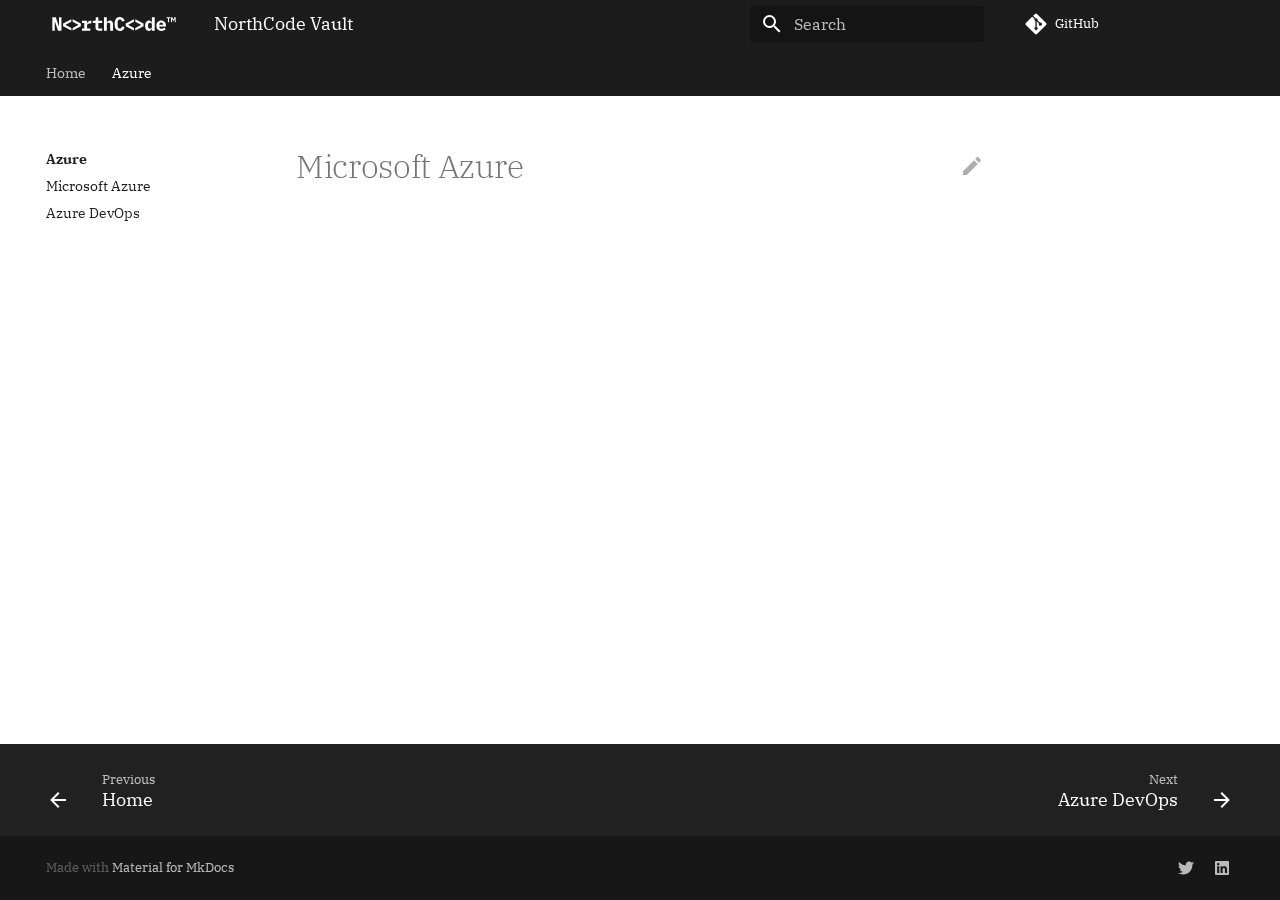
==== azure/index.html @ 44432bb1 "deploy: 714494f03250053b2f31879a1b15bfd3dc22a23a" ====
<!doctype html>
<html lang="en" class="no-js">
  <head>
    
      <meta charset="utf-8">
      <meta name="viewport" content="width=device-width,initial-scale=1">
      
      
      
      
      <link rel="icon" href="../assets/favicon-96x96.png">
      <meta name="generator" content="mkdocs-1.2.2, mkdocs-material-7.2.6">
    
    
      
        <title>Microsoft Azure - NorthCode Vault</title>
      
    
    
      <link rel="stylesheet" href="../assets/stylesheets/main.802231af.min.css">
      
        
        <link rel="stylesheet" href="../assets/stylesheets/palette.3f5d1f46.min.css">
        
      
    
    
    
      
        
        <link rel="preconnect" href="https://fonts.gstatic.com" crossorigin>
        <link rel="stylesheet" href="https://fonts.googleapis.com/css?family=IBM+Plex+Serif:300,400,400i,700%7CIBM+Plex+Mono&display=fallback">
        <style>:root{--md-text-font-family:"IBM Plex Serif";--md-code-font-family:"IBM Plex Mono"}</style>
      
    
    
    
      <link rel="stylesheet" href="../css/extra.css">
    
    
      


    
    
  </head>
  
  
    
    
    
    
    
    <body dir="ltr" data-md-color-scheme="" data-md-color-primary="none" data-md-color-accent="none">
  
    
    <script>function __prefix(e){return new URL("..",location).pathname+"."+e}function __get(e,t=localStorage){return JSON.parse(t.getItem(__prefix(e)))}</script>
    
    <input class="md-toggle" data-md-toggle="drawer" type="checkbox" id="__drawer" autocomplete="off">
    <input class="md-toggle" data-md-toggle="search" type="checkbox" id="__search" autocomplete="off">
    <label class="md-overlay" for="__drawer"></label>
    <div data-md-component="skip">
      
        
        <a href="#microsoft-azure" class="md-skip">
          Skip to content
        </a>
      
    </div>
    <div data-md-component="announce">
      
    </div>
    
      <header class="md-header" data-md-component="header">
  <nav class="md-header__inner md-grid" aria-label="Header">
    <a href=".." title="NorthCode Vault" class="md-header__button md-logo" aria-label="NorthCode Vault" data-md-component="logo">
      
  <img src="../assets/logo-wide.svg" alt="logo">

    </a>
    <label class="md-header__button md-icon" for="__drawer">
      <svg xmlns="http://www.w3.org/2000/svg" viewBox="0 0 24 24"><path d="M3 6h18v2H3V6m0 5h18v2H3v-2m0 5h18v2H3v-2z"/></svg>
    </label>
    <div class="md-header__title" data-md-component="header-title">
      <div class="md-header__ellipsis">
        <div class="md-header__topic">
          <span class="md-ellipsis">
            NorthCode Vault
          </span>
        </div>
        <div class="md-header__topic" data-md-component="header-topic">
          <span class="md-ellipsis">
            
              Microsoft Azure
            
          </span>
        </div>
      </div>
    </div>
    
    
    
      <label class="md-header__button md-icon" for="__search">
        <svg xmlns="http://www.w3.org/2000/svg" viewBox="0 0 24 24"><path d="M9.5 3A6.5 6.5 0 0 1 16 9.5c0 1.61-.59 3.09-1.56 4.23l.27.27h.79l5 5-1.5 1.5-5-5v-.79l-.27-.27A6.516 6.516 0 0 1 9.5 16 6.5 6.5 0 0 1 3 9.5 6.5 6.5 0 0 1 9.5 3m0 2C7 5 5 7 5 9.5S7 14 9.5 14 14 12 14 9.5 12 5 9.5 5z"/></svg>
      </label>
      
<div class="md-search" data-md-component="search" role="dialog">
  <label class="md-search__overlay" for="__search"></label>
  <div class="md-search__inner" role="search">
    <form class="md-search__form" name="search">
      <input type="text" class="md-search__input" name="query" aria-label="Search" placeholder="Search" autocapitalize="off" autocorrect="off" autocomplete="off" spellcheck="false" data-md-component="search-query" required>
      <label class="md-search__icon md-icon" for="__search">
        <svg xmlns="http://www.w3.org/2000/svg" viewBox="0 0 24 24"><path d="M9.5 3A6.5 6.5 0 0 1 16 9.5c0 1.61-.59 3.09-1.56 4.23l.27.27h.79l5 5-1.5 1.5-5-5v-.79l-.27-.27A6.516 6.516 0 0 1 9.5 16 6.5 6.5 0 0 1 3 9.5 6.5 6.5 0 0 1 9.5 3m0 2C7 5 5 7 5 9.5S7 14 9.5 14 14 12 14 9.5 12 5 9.5 5z"/></svg>
        <svg xmlns="http://www.w3.org/2000/svg" viewBox="0 0 24 24"><path d="M20 11v2H8l5.5 5.5-1.42 1.42L4.16 12l7.92-7.92L13.5 5.5 8 11h12z"/></svg>
      </label>
      <nav class="md-search__options" aria-label="Search">
        
        <button type="reset" class="md-search__icon md-icon" aria-label="Clear" tabindex="-1">
          <svg xmlns="http://www.w3.org/2000/svg" viewBox="0 0 24 24"><path d="M19 6.41 17.59 5 12 10.59 6.41 5 5 6.41 10.59 12 5 17.59 6.41 19 12 13.41 17.59 19 19 17.59 13.41 12 19 6.41z"/></svg>
        </button>
      </nav>
      
    </form>
    <div class="md-search__output">
      <div class="md-search__scrollwrap" data-md-scrollfix>
        <div class="md-search-result" data-md-component="search-result">
          <div class="md-search-result__meta">
            Initializing search
          </div>
          <ol class="md-search-result__list"></ol>
        </div>
      </div>
    </div>
  </div>
</div>
    
    
      <div class="md-header__source">
        
<a href="https://github.com/TheProjectAurora/knowledgebase/" title="Go to repository" class="md-source" data-md-component="source">
  <div class="md-source__icon md-icon">
    
    <svg xmlns="http://www.w3.org/2000/svg" viewBox="0 0 448 512"><path d="M439.55 236.05 244 40.45a28.87 28.87 0 0 0-40.81 0l-40.66 40.63 51.52 51.52c27.06-9.14 52.68 16.77 43.39 43.68l49.66 49.66c34.23-11.8 61.18 31 35.47 56.69-26.49 26.49-70.21-2.87-56-37.34L240.22 199v121.85c25.3 12.54 22.26 41.85 9.08 55a34.34 34.34 0 0 1-48.55 0c-17.57-17.6-11.07-46.91 11.25-56v-123c-20.8-8.51-24.6-30.74-18.64-45L142.57 101 8.45 235.14a28.86 28.86 0 0 0 0 40.81l195.61 195.6a28.86 28.86 0 0 0 40.8 0l194.69-194.69a28.86 28.86 0 0 0 0-40.81z"/></svg>
  </div>
  <div class="md-source__repository">
    GitHub
  </div>
</a>
      </div>
    
  </nav>
</header>
    
    <div class="md-container" data-md-component="container">
      
      
        
          
<nav class="md-tabs" aria-label="Tabs" data-md-component="tabs">
  <div class="md-tabs__inner md-grid">
    <ul class="md-tabs__list">
      
        
  
  


  <li class="md-tabs__item">
    <a href=".." class="md-tabs__link">
      Home
    </a>
  </li>

      
        
  
  
    
  


  
  
  
    <li class="md-tabs__item">
      <a href="./" class="md-tabs__link md-tabs__link--active">
        Azure
      </a>
    </li>
  

      
    </ul>
  </div>
</nav>
        
      
      <main class="md-main" data-md-component="main">
        <div class="md-main__inner md-grid">
          
            
              
              <div class="md-sidebar md-sidebar--primary" data-md-component="sidebar" data-md-type="navigation" >
                <div class="md-sidebar__scrollwrap">
                  <div class="md-sidebar__inner">
                    

  


<nav class="md-nav md-nav--primary md-nav--lifted" aria-label="Navigation" data-md-level="0">
  <label class="md-nav__title" for="__drawer">
    <a href=".." title="NorthCode Vault" class="md-nav__button md-logo" aria-label="NorthCode Vault" data-md-component="logo">
      
  <img src="../assets/logo-wide.svg" alt="logo">

    </a>
    NorthCode Vault
  </label>
  
    <div class="md-nav__source">
      
<a href="https://github.com/TheProjectAurora/knowledgebase/" title="Go to repository" class="md-source" data-md-component="source">
  <div class="md-source__icon md-icon">
    
    <svg xmlns="http://www.w3.org/2000/svg" viewBox="0 0 448 512"><path d="M439.55 236.05 244 40.45a28.87 28.87 0 0 0-40.81 0l-40.66 40.63 51.52 51.52c27.06-9.14 52.68 16.77 43.39 43.68l49.66 49.66c34.23-11.8 61.18 31 35.47 56.69-26.49 26.49-70.21-2.87-56-37.34L240.22 199v121.85c25.3 12.54 22.26 41.85 9.08 55a34.34 34.34 0 0 1-48.55 0c-17.57-17.6-11.07-46.91 11.25-56v-123c-20.8-8.51-24.6-30.74-18.64-45L142.57 101 8.45 235.14a28.86 28.86 0 0 0 0 40.81l195.61 195.6a28.86 28.86 0 0 0 40.8 0l194.69-194.69a28.86 28.86 0 0 0 0-40.81z"/></svg>
  </div>
  <div class="md-source__repository">
    GitHub
  </div>
</a>
    </div>
  
  <ul class="md-nav__list" data-md-scrollfix>
    
      
      
      

  
  
  
    <li class="md-nav__item">
      <a href=".." class="md-nav__link">
        Home
      </a>
    </li>
  

    
      
      
      

  
  
    
  
  
    
    <li class="md-nav__item md-nav__item--active md-nav__item--nested">
      
      
        <input class="md-nav__toggle md-toggle" data-md-toggle="__nav_2" type="checkbox" id="__nav_2" checked>
      
      <label class="md-nav__link" for="__nav_2">
        Azure
        <span class="md-nav__icon md-icon"></span>
      </label>
      <nav class="md-nav" aria-label="Azure" data-md-level="1">
        <label class="md-nav__title" for="__nav_2">
          <span class="md-nav__icon md-icon"></span>
          Azure
        </label>
        <ul class="md-nav__list" data-md-scrollfix>
          
            
  
  
    
  
  
    <li class="md-nav__item md-nav__item--active">
      
      <input class="md-nav__toggle md-toggle" data-md-toggle="toc" type="checkbox" id="__toc">
      
      
        
      
      
      <a href="./" class="md-nav__link md-nav__link--active">
        Microsoft Azure
      </a>
      
    </li>
  

          
            
  
  
  
    <li class="md-nav__item">
      <a href="azure-devops/" class="md-nav__link">
        Azure DevOps
      </a>
    </li>
  

          
        </ul>
      </nav>
    </li>
  

    
  </ul>
</nav>
                  </div>
                </div>
              </div>
            
            
              
              <div class="md-sidebar md-sidebar--secondary" data-md-component="sidebar" data-md-type="toc" >
                <div class="md-sidebar__scrollwrap">
                  <div class="md-sidebar__inner">
                    
<nav class="md-nav md-nav--secondary" aria-label="Table of contents">
  
  
  
    
  
  
</nav>
                  </div>
                </div>
              </div>
            
          
          <div class="md-content" data-md-component="content">
            <article class="md-content__inner md-typeset">
              
                
                  <a href="https://github.com/TheProjectAurora/knowledgebase/edit/master/docs/azure/index.md" title="Edit this page" class="md-content__button md-icon">
                    <svg xmlns="http://www.w3.org/2000/svg" viewBox="0 0 24 24"><path d="M20.71 7.04c.39-.39.39-1.04 0-1.41l-2.34-2.34c-.37-.39-1.02-.39-1.41 0l-1.84 1.83 3.75 3.75M3 17.25V21h3.75L17.81 9.93l-3.75-3.75L3 17.25z"/></svg>
                  </a>
                
                
                <h1 id="microsoft-azure">Microsoft Azure</h1>
                
              
              
                


              
            </article>
          </div>
        </div>
        
      </main>
      
        
<footer class="md-footer">
  
    <nav class="md-footer__inner md-grid" aria-label="Footer">
      
        
        <a href=".." class="md-footer__link md-footer__link--prev" aria-label="Previous: Home" rel="prev">
          <div class="md-footer__button md-icon">
            <svg xmlns="http://www.w3.org/2000/svg" viewBox="0 0 24 24"><path d="M20 11v2H8l5.5 5.5-1.42 1.42L4.16 12l7.92-7.92L13.5 5.5 8 11h12z"/></svg>
          </div>
          <div class="md-footer__title">
            <div class="md-ellipsis">
              <span class="md-footer__direction">
                Previous
              </span>
              Home
            </div>
          </div>
        </a>
      
      
        
        <a href="azure-devops/" class="md-footer__link md-footer__link--next" aria-label="Next: Azure DevOps" rel="next">
          <div class="md-footer__title">
            <div class="md-ellipsis">
              <span class="md-footer__direction">
                Next
              </span>
              Azure DevOps
            </div>
          </div>
          <div class="md-footer__button md-icon">
            <svg xmlns="http://www.w3.org/2000/svg" viewBox="0 0 24 24"><path d="M4 11v2h12l-5.5 5.5 1.42 1.42L19.84 12l-7.92-7.92L10.5 5.5 16 11H4z"/></svg>
          </div>
        </a>
      
    </nav>
  
  <div class="md-footer-meta md-typeset">
    <div class="md-footer-meta__inner md-grid">
      <div class="md-footer-copyright">
        
        Made with
        <a href="https://squidfunk.github.io/mkdocs-material/" target="_blank" rel="noopener">
          Material for MkDocs
        </a>
        
      </div>
      
  <div class="md-footer-social">
    
      
      
        
        
      
      <a href="https://twitter.com/NorthCodeLtd" target="_blank" rel="noopener" title="twitter.com" class="md-footer-social__link">
        <svg xmlns="http://www.w3.org/2000/svg" viewBox="0 0 512 512"><path d="M459.37 151.716c.325 4.548.325 9.097.325 13.645 0 138.72-105.583 298.558-298.558 298.558-59.452 0-114.68-17.219-161.137-47.106 8.447.974 16.568 1.299 25.34 1.299 49.055 0 94.213-16.568 130.274-44.832-46.132-.975-84.792-31.188-98.112-72.772 6.498.974 12.995 1.624 19.818 1.624 9.421 0 18.843-1.3 27.614-3.573-48.081-9.747-84.143-51.98-84.143-102.985v-1.299c13.969 7.797 30.214 12.67 47.431 13.319-28.264-18.843-46.781-51.005-46.781-87.391 0-19.492 5.197-37.36 14.294-52.954 51.655 63.675 129.3 105.258 216.365 109.807-1.624-7.797-2.599-15.918-2.599-24.04 0-57.828 46.782-104.934 104.934-104.934 30.213 0 57.502 12.67 76.67 33.137 23.715-4.548 46.456-13.32 66.599-25.34-7.798 24.366-24.366 44.833-46.132 57.827 21.117-2.273 41.584-8.122 60.426-16.243-14.292 20.791-32.161 39.308-52.628 54.253z"/></svg>
      </a>
    
      
      
        
        
      
      <a href="https://www.linkedin.com/company/northcodeltd/" target="_blank" rel="noopener" title="www.linkedin.com" class="md-footer-social__link">
        <svg xmlns="http://www.w3.org/2000/svg" viewBox="0 0 448 512"><path d="M416 32H31.9C14.3 32 0 46.5 0 64.3v383.4C0 465.5 14.3 480 31.9 480H416c17.6 0 32-14.5 32-32.3V64.3c0-17.8-14.4-32.3-32-32.3zM135.4 416H69V202.2h66.5V416zm-33.2-243c-21.3 0-38.5-17.3-38.5-38.5S80.9 96 102.2 96c21.2 0 38.5 17.3 38.5 38.5 0 21.3-17.2 38.5-38.5 38.5zm282.1 243h-66.4V312c0-24.8-.5-56.7-34.5-56.7-34.6 0-39.9 27-39.9 54.9V416h-66.4V202.2h63.7v29.2h.9c8.9-16.8 30.6-34.5 62.9-34.5 67.2 0 79.7 44.3 79.7 101.9V416z"/></svg>
      </a>
    
  </div>

    </div>
  </div>
</footer>
      
    </div>
    <div class="md-dialog" data-md-component="dialog">
      <div class="md-dialog__inner md-typeset"></div>
    </div>
    <script id="__config" type="application/json">{"base": "..", "features": ["navigation.instant", "navigation.tabs"], "translations": {"clipboard.copy": "Copy to clipboard", "clipboard.copied": "Copied to clipboard", "search.config.lang": "en", "search.config.pipeline": "trimmer, stopWordFilter", "search.config.separator": "[\\s\\-]+", "search.placeholder": "Search", "search.result.placeholder": "Type to start searching", "search.result.none": "No matching documents", "search.result.one": "1 matching document", "search.result.other": "# matching documents", "search.result.more.one": "1 more on this page", "search.result.more.other": "# more on this page", "search.result.term.missing": "Missing", "select.version.title": "Select version"}, "search": "../assets/javascripts/workers/search.409db549.min.js", "version": null}</script>
    
    
      <script src="../assets/javascripts/bundle.756773cc.min.js"></script>
      
    
  </body>
</html>
---- assets/stylesheets/main.802231af.min.css ----
@charset "UTF-8";html{-webkit-text-size-adjust:none;-moz-text-size-adjust:none;-ms-text-size-adjust:none;text-size-adjust:none;box-sizing:border-box}*,:after,:before{box-sizing:inherit}body{margin:0}a,button,input,label{-webkit-tap-highlight-color:transparent}a{color:inherit;text-decoration:none}hr{border:0;box-sizing:content-box;display:block;height:.05rem;overflow:visible;padding:0}small{font-size:80%}sub,sup{line-height:1em}img{border-style:none}table{border-collapse:separate;border-spacing:0}td,th{font-weight:400;vertical-align:top}button{background:transparent;border:0;font-family:inherit;font-size:inherit;margin:0;padding:0}input{border:0;outline:none}:root{--md-default-fg-color:rgba(0,0,0,0.87);--md-default-fg-color--light:rgba(0,0,0,0.54);--md-default-fg-color--lighter:rgba(0,0,0,0.32);--md-default-fg-color--lightest:rgba(0,0,0,0.07);--md-default-bg-color:#fff;--md-default-bg-color--light:hsla(0,0%,100%,0.7);--md-default-bg-color--lighter:hsla(0,0%,100%,0.3);--md-default-bg-color--lightest:hsla(0,0%,100%,0.12);--md-primary-fg-color:#4051b5;--md-primary-fg-color--light:#5d6cc0;--md-primary-fg-color--dark:#303fa1;--md-primary-bg-color:#fff;--md-primary-bg-color--light:hsla(0,0%,100%,0.7);--md-accent-fg-color:#526cfe;--md-accent-fg-color--transparent:rgba(82,108,254,0.1);--md-accent-bg-color:#fff;--md-accent-bg-color--light:hsla(0,0%,100%,0.7)}:root>*{--md-code-fg-color:#36464e;--md-code-bg-color:#f5f5f5;--md-code-hl-color:rgba(255,255,0,0.5);--md-code-hl-number-color:#d52a2a;--md-code-hl-special-color:#db1457;--md-code-hl-function-color:#a846b9;--md-code-hl-constant-color:#6e59d9;--md-code-hl-keyword-color:#3f6ec6;--md-code-hl-string-color:#1c7d4d;--md-code-hl-name-color:var(--md-code-fg-color);--md-code-hl-operator-color:var(--md-default-fg-color--light);--md-code-hl-punctuation-color:var(--md-default-fg-color--light);--md-code-hl-comment-color:var(--md-default-fg-color--light);--md-code-hl-generic-color:var(--md-default-fg-color--light);--md-code-hl-variable-color:var(--md-default-fg-color--light);--md-typeset-color:var(--md-default-fg-color);--md-typeset-a-color:var(--md-primary-fg-color);--md-typeset-mark-color:rgba(255,255,0,0.5);--md-typeset-del-color:hsla(6,90%,60%,0.15);--md-typeset-ins-color:rgba(11,213,112,0.15);--md-typeset-kbd-color:#fafafa;--md-typeset-kbd-accent-color:#fff;--md-typeset-kbd-border-color:#b8b8b8;--md-typeset-table-color:rgba(0,0,0,0.12);--md-admonition-fg-color:var(--md-default-fg-color);--md-admonition-bg-color:var(--md-default-bg-color);--md-footer-fg-color:#fff;--md-footer-fg-color--light:hsla(0,0%,100%,0.7);--md-footer-fg-color--lighter:hsla(0,0%,100%,0.3);--md-footer-bg-color:rgba(0,0,0,0.87);--md-footer-bg-color--dark:rgba(0,0,0,0.32)}.md-icon svg{fill:currentColor;display:block;height:1.2rem;width:1.2rem}body{-webkit-font-smoothing:antialiased;-moz-osx-font-smoothing:grayscale}body,input{font-feature-settings:"kern","liga";font-family:var(--md-text-font-family,_),-apple-system,BlinkMacSystemFont,Helvetica,Arial,sans-serif}body,code,input,kbd,pre{color:var(--md-typeset-color)}code,kbd,pre{font-feature-settings:"kern";font-family:var(--md-code-font-family,_),SFMono-Regular,Consolas,Menlo,monospace}:root{--md-typeset-table-sort-icon:url('data:image/svg+xml;charset=utf-8,<svg xmlns="http://www.w3.org/2000/svg" viewBox="0 0 24 24"><path d="m18 21-4-4h3V7h-3l4-4 4 4h-3v10h3M2 19v-2h10v2M2 13v-2h7v2M2 7V5h4v2H2z"/></svg>');--md-typeset-table-sort-icon--asc:url('data:image/svg+xml;charset=utf-8,<svg xmlns="http://www.w3.org/2000/svg" viewBox="0 0 24 24"><path d="M19 17h3l-4 4-4-4h3V3h2M2 17h10v2H2M6 5v2H2V5m0 6h7v2H2v-2z"/></svg>');--md-typeset-table-sort-icon--desc:url('data:image/svg+xml;charset=utf-8,<svg xmlns="http://www.w3.org/2000/svg" viewBox="0 0 24 24"><path d="M19 7h3l-4-4-4 4h3v14h2M2 17h10v2H2M6 5v2H2V5m0 6h7v2H2v-2z"/></svg>')}.md-typeset{-webkit-print-color-adjust:exact;color-adjust:exact;font-size:.8rem;line-height:1.6}@media print{.md-typeset{font-size:.68rem}}.md-typeset blockquote,.md-typeset dl,.md-typeset figure,.md-typeset ol,.md-typeset pre,.md-typeset ul{margin:1em 0}.md-typeset h1{color:var(--md-default-fg-color--light);font-size:2em;line-height:1.3;margin:0 0 1.25em}.md-typeset h1,.md-typeset h2{font-weight:300;letter-spacing:-.01em}.md-typeset h2{font-size:1.5625em;line-height:1.4;margin:1.6em 0 .64em}.md-typeset h3{font-size:1.25em;font-weight:400;letter-spacing:-.01em;line-height:1.5;margin:1.6em 0 .8em}.md-typeset h2+h3{margin-top:.8em}.md-typeset h4{font-weight:700;letter-spacing:-.01em;margin:1em 0}.md-typeset h5,.md-typeset h6{color:var(--md-default-fg-color--light);font-size:.8em;font-weight:700;letter-spacing:-.01em;margin:1.25em 0}.md-typeset h5{text-transform:uppercase}.md-typeset hr{border-bottom:.05rem solid var(--md-default-fg-color--lightest);display:flow-root;margin:1.5em 0}.md-typeset a{color:var(--md-typeset-a-color);word-break:break-word}.md-typeset a,.md-typeset a:before{transition:color 125ms}.md-typeset a:focus,.md-typeset a:hover{color:var(--md-accent-fg-color)}.md-typeset a.focus-visible{outline-color:var(--md-accent-fg-color);outline-offset:.2rem}.md-typeset code,.md-typeset kbd,.md-typeset pre{color:var(--md-code-fg-color);direction:ltr}@media print{.md-typeset code,.md-typeset kbd,.md-typeset pre{white-space:pre-wrap}}.md-typeset code{background-color:var(--md-code-bg-color);border-radius:.1rem;-webkit-box-decoration-break:clone;box-decoration-break:clone;font-size:.85em;padding:0 .2941176471em;word-break:break-word}.md-typeset code:not(.focus-visible){-webkit-tap-highlight-color:transparent;outline:none}.md-typeset h1 code,.md-typeset h2 code,.md-typeset h3 code,.md-typeset h4 code,.md-typeset h5 code,.md-typeset h6 code{background-color:transparent;box-shadow:none;margin:initial;padding:initial}.md-typeset a code{color:currentColor}.md-typeset pre{display:flow-root;line-height:1.4;position:relative}.md-typeset pre>code{-webkit-box-decoration-break:slice;box-decoration-break:slice;box-shadow:none;display:block;margin:0;overflow:auto;padding:.7720588235em 1.1764705882em;scrollbar-color:var(--md-default-fg-color--lighter) transparent;scrollbar-width:thin;touch-action:auto;word-break:normal}.md-typeset pre>code:hover{scrollbar-color:var(--md-accent-fg-color) transparent}.md-typeset pre>code::-webkit-scrollbar{height:.2rem;width:.2rem}.md-typeset pre>code::-webkit-scrollbar-thumb{background-color:var(--md-default-fg-color--lighter)}.md-typeset pre>code::-webkit-scrollbar-thumb:hover{background-color:var(--md-accent-fg-color)}@media screen and (max-width:44.9375em){.md-typeset>pre{margin:1em -.8rem}.md-typeset>pre code{border-radius:0}}.md-typeset kbd{background-color:var(--md-typeset-kbd-color);border-radius:.1rem;box-shadow:0 .1rem 0 .05rem var(--md-typeset-kbd-border-color),0 .1rem 0 var(--md-typeset-kbd-border-color),0 -.1rem .2rem var(--md-typeset-kbd-accent-color) inset;color:var(--md-default-fg-color);display:inline-block;font-size:.75em;padding:0 .6666666667em;vertical-align:text-top;word-break:break-word}.md-typeset mark{background-color:var(--md-typeset-mark-color);-webkit-box-decoration-break:clone;box-decoration-break:clone;color:inherit;word-break:break-word}.md-typeset abbr{border-bottom:.05rem dotted var(--md-default-fg-color--light);cursor:help;text-decoration:none}@media (hover:none){.md-typeset abbr{position:relative}.md-typeset abbr[title]:focus:after,.md-typeset abbr[title]:hover:after{background-color:var(--md-default-fg-color);border-radius:.1rem;box-shadow:0 2px 2px 0 rgba(0,0,0,.14),0 1px 5px 0 rgba(0,0,0,.12),0 3px 1px -2px rgba(0,0,0,.2);color:var(--md-default-bg-color);content:attr(title);display:inline-block;font-size:.7rem;left:0;margin-top:2em;max-width:80%;min-width:-webkit-max-content;min-width:-moz-max-content;min-width:max-content;padding:.2rem .3rem;position:absolute;width:auto}}.md-typeset small{opacity:.75}.md-typeset sub,.md-typeset sup{margin-left:.078125em}[dir=rtl] .md-typeset sub,[dir=rtl] .md-typeset sup{margin-left:0;margin-right:.078125em}.md-typeset blockquote{border-left:.2rem solid var(--md-default-fg-color--lighter);color:var(--md-default-fg-color--light);padding-left:.6rem}[dir=rtl] .md-typeset blockquote{border-left:initial;border-right:.2rem solid var(--md-default-fg-color--lighter);padding-left:0;padding-right:.6rem}.md-typeset ul{list-style-type:disc}.md-typeset ol,.md-typeset ul{display:flow-root;margin-left:.625em;padding:0}[dir=rtl] .md-typeset ol,[dir=rtl] .md-typeset ul{margin-left:0;margin-right:.625em}.md-typeset ol ol,.md-typeset ul ol{list-style-type:lower-alpha}.md-typeset ol ol ol,.md-typeset ul ol ol{list-style-type:lower-roman}.md-typeset ol li,.md-typeset ul li{margin-bottom:.5em;margin-left:1.25em}[dir=rtl] .md-typeset ol li,[dir=rtl] .md-typeset ul li{margin-left:0;margin-right:1.25em}.md-typeset ol li blockquote,.md-typeset ol li p,.md-typeset ul li blockquote,.md-typeset ul li p{margin:.5em 0}.md-typeset ol li:last-child,.md-typeset ul li:last-child{margin-bottom:0}.md-typeset ol li ol,.md-typeset ol li ul,.md-typeset ul li ol,.md-typeset ul li ul{margin:.5em 0 .5em .625em}[dir=rtl] .md-typeset ol li ol,[dir=rtl] .md-typeset ol li ul,[dir=rtl] .md-typeset ul li ol,[dir=rtl] .md-typeset ul li ul{margin-left:0;margin-right:.625em}.md-typeset dd{margin:1em 0 1.5em 1.875em}[dir=rtl] .md-typeset dd{margin-left:0;margin-right:1.875em}.md-typeset img,.md-typeset svg{height:auto;max-width:100%}.md-typeset img[align=left],.md-typeset svg[align=left]{margin:1em 1em 1em 0}.md-typeset img[align=right],.md-typeset svg[align=right]{margin:1em 0 1em 1em}.md-typeset img[align]:only-child,.md-typeset svg[align]:only-child{margin-top:0}.md-typeset figure{display:flow-root;margin:0 auto;max-width:100%;text-align:center;width:-webkit-fit-content;width:-moz-fit-content;width:fit-content}.md-typeset figure img{display:block}.md-typeset figcaption{font-style:italic;margin:1em auto 2em;max-width:24rem}.md-typeset iframe{max-width:100%}.md-typeset table:not([class]){background-color:var(--md-default-bg-color);border:.05rem solid var(--md-typeset-table-color);border-radius:.1rem;display:inline-block;font-size:.64rem;max-width:100%;overflow:auto;touch-action:auto}@media print{.md-typeset table:not([class]){display:table}}.md-typeset table:not([class])+*{margin-top:1.5em}.md-typeset table:not([class]) td>:first-child,.md-typeset table:not([class]) th>:first-child{margin-top:0}.md-typeset table:not([class]) td>:last-child,.md-typeset table:not([class]) th>:last-child{margin-bottom:0}.md-typeset table:not([class]) td:not([align]),.md-typeset table:not([class]) th:not([align]){text-align:left}[dir=rtl] .md-typeset table:not([class]) td:not([align]),[dir=rtl] .md-typeset table:not([class]) th:not([align]){text-align:right}.md-typeset table:not([class]) th{font-weight:700;min-width:5rem;padding:.9375em 1.25em;vertical-align:top}.md-typeset table:not([class]) th a{color:inherit}.md-typeset table:not([class]) td{border-top:.05rem solid var(--md-typeset-table-color);padding:.9375em 1.25em;vertical-align:top}.md-typeset table:not([class]) tbody tr{transition:background-color 125ms}.md-typeset table:not([class]) tbody tr:hover{background-color:rgba(0,0,0,.035);box-shadow:0 .05rem 0 var(--md-default-bg-color) inset}.md-typeset table:not([class]) a{word-break:normal}.md-typeset table th[role=columnheader]{cursor:pointer}.md-typeset table th[role=columnheader]:after{content:"";display:inline-block;height:1.2em;margin-left:.5em;-webkit-mask-image:var(--md-typeset-table-sort-icon);mask-image:var(--md-typeset-table-sort-icon);-webkit-mask-repeat:no-repeat;mask-repeat:no-repeat;-webkit-mask-size:contain;mask-size:contain;transition:background-color 125ms;vertical-align:text-bottom;width:1.2em}.md-typeset table th[role=columnheader]:hover:after{background-color:var(--md-default-fg-color--lighter)}.md-typeset table th[role=columnheader][aria-sort=ascending]:after{background-color:var(--md-default-fg-color--light);-webkit-mask-image:var(--md-typeset-table-sort-icon--asc);mask-image:var(--md-typeset-table-sort-icon--asc)}.md-typeset table th[role=columnheader][aria-sort=descending]:after{background-color:var(--md-default-fg-color--light);-webkit-mask-image:var(--md-typeset-table-sort-icon--desc);mask-image:var(--md-typeset-table-sort-icon--desc)}.md-typeset__scrollwrap{margin:1em -.8rem;overflow-x:auto;touch-action:auto}.md-typeset__table{display:inline-block;margin-bottom:.5em;padding:0 .8rem}@media print{.md-typeset__table{display:block}}html .md-typeset__table table{display:table;margin:0;overflow:hidden;width:100%}html{font-size:125%;height:100%;overflow-x:hidden}@media screen and (min-width:100em){html{font-size:137.5%}}@media screen and (min-width:125em){html{font-size:150%}}body{background-color:var(--md-default-bg-color);display:flex;flex-direction:column;font-size:.5rem;min-height:100%;position:relative;width:100%}@media print{body{display:block}}@media screen and (max-width:59.9375em){body[data-md-state=lock]{position:fixed}}.md-grid{margin-left:auto;margin-right:auto;max-width:61rem}.md-container{display:flex;flex-direction:column;flex-grow:1}@media print{.md-container{display:block}}.md-main{flex-grow:1}.md-main__inner{display:flex;height:100%;margin-top:1.5rem}.md-ellipsis{overflow:hidden;text-overflow:ellipsis;white-space:nowrap}.md-toggle{display:none}.md-option{height:0;opacity:0;position:absolute;width:0}.md-option:checked+label:not([hidden]){display:block}.md-option.focus-visible+label{outline-color:var(--md-accent-fg-color);outline-style:auto}.md-skip{background-color:var(--md-default-fg-color);border-radius:.1rem;color:var(--md-default-bg-color);font-size:.64rem;margin:.5rem;opacity:0;outline-color:var(--md-accent-fg-color);padding:.3rem .5rem;position:fixed;transform:translateY(.4rem);z-index:-1}.md-skip:focus{opacity:1;transform:translateY(0);transition:transform .25s cubic-bezier(.4,0,.2,1),opacity 175ms 75ms;z-index:10}@page{margin:25mm}.md-announce{background-color:var(--md-footer-bg-color);overflow:auto}@media print{.md-announce{display:none}}.md-announce__inner{color:var(--md-footer-fg-color);font-size:.7rem;margin:.6rem auto;padding:0 .8rem}:root{--md-clipboard-icon:url('data:image/svg+xml;charset=utf-8,<svg xmlns="http://www.w3.org/2000/svg" viewBox="0 0 24 24"><path d="M19 21H8V7h11m0-2H8a2 2 0 0 0-2 2v14a2 2 0 0 0 2 2h11a2 2 0 0 0 2-2V7a2 2 0 0 0-2-2m-3-4H4a2 2 0 0 0-2 2v14h2V3h12V1z"/></svg>')}.md-clipboard{border-radius:.1rem;color:var(--md-default-fg-color--lightest);cursor:pointer;height:1.5em;outline-color:var(--md-accent-fg-color);outline-offset:.1rem;position:absolute;right:.5em;top:.5em;transition:color .25s;width:1.5em;z-index:1}@media print{.md-clipboard{display:none}}.md-clipboard:not(.focus-visible){-webkit-tap-highlight-color:transparent;outline:none}:hover>.md-clipboard{color:var(--md-default-fg-color--light)}.md-clipboard:focus,.md-clipboard:hover{color:var(--md-accent-fg-color)}.md-clipboard:after{background-color:currentColor;content:"";display:block;height:1.125em;margin:0 auto;-webkit-mask-image:var(--md-clipboard-icon);mask-image:var(--md-clipboard-icon);-webkit-mask-repeat:no-repeat;mask-repeat:no-repeat;-webkit-mask-size:contain;mask-size:contain;width:1.125em}.md-clipboard--inline{cursor:pointer}.md-clipboard--inline code{transition:color .25s,background-color .25s}.md-clipboard--inline:focus code,.md-clipboard--inline:hover code{background-color:var(--md-accent-fg-color--transparent);color:var(--md-accent-fg-color)}.md-content{flex-grow:1;overflow:hidden;scroll-padding-top:51.2rem}.md-content__inner{margin:0 .8rem 1.2rem;padding-top:.6rem}@media screen and (min-width:76.25em){.md-sidebar--primary:not([hidden])~.md-content>.md-content__inner{margin-left:1.2rem}[dir=rtl] .md-sidebar--primary:not([hidden])~.md-content>.md-content__inner{margin-left:.8rem;margin-right:1.2rem}.md-sidebar--secondary:not([hidden])~.md-content>.md-content__inner{margin-right:1.2rem}[dir=rtl] .md-sidebar--secondary:not([hidden])~.md-content>.md-content__inner{margin-left:1.2rem;margin-right:.8rem}}.md-content__inner:before{content:"";display:block;height:.4rem}.md-content__inner>:last-child{margin-bottom:0}.md-content__button{float:right;margin:.4rem 0 .4rem .4rem;padding:0}@media print{.md-content__button{display:none}}[dir=rtl] .md-content__button{float:left;margin-left:0;margin-right:.4rem}[dir=rtl] .md-content__button svg{transform:scaleX(-1)}.md-typeset .md-content__button{color:var(--md-default-fg-color--lighter)}.md-content__button svg{display:inline;vertical-align:top}.md-dialog{background-color:var(--md-default-fg-color);border-radius:.1rem;bottom:.8rem;box-shadow:0 2px 2px 0 rgba(0,0,0,.14),0 1px 5px 0 rgba(0,0,0,.12),0 3px 1px -2px rgba(0,0,0,.2);left:auto;min-width:11.1rem;opacity:0;padding:.4rem .6rem;pointer-events:none;position:fixed;right:.8rem;transform:translateY(100%);transition:transform 0ms .4s,opacity .4s;z-index:3}@media print{.md-dialog{display:none}}[dir=rtl] .md-dialog{left:.8rem;right:auto}.md-dialog[data-md-state=open]{opacity:1;pointer-events:auto;transform:translateY(0);transition:transform .4s cubic-bezier(.075,.85,.175,1),opacity .4s}.md-dialog__inner{color:var(--md-default-bg-color);font-size:.7rem}.md-typeset .md-button{border:.1rem solid;border-radius:.1rem;color:var(--md-primary-fg-color);cursor:pointer;display:inline-block;font-weight:700;padding:.625em 2em;transition:color 125ms,background-color 125ms,border-color 125ms}.md-typeset .md-button--primary{background-color:var(--md-primary-fg-color);border-color:var(--md-primary-fg-color);color:var(--md-primary-bg-color)}.md-typeset .md-button:focus,.md-typeset .md-button:hover{background-color:var(--md-accent-fg-color);border-color:var(--md-accent-fg-color);color:var(--md-accent-bg-color)}.md-typeset .md-input{border-radius:.1rem;box-shadow:0 .2rem .5rem rgba(0,0,0,.1),0 .025rem .05rem rgba(0,0,0,.1);font-size:.8rem;height:1.8rem;padding:0 .6rem;transition:box-shadow .25s}.md-typeset .md-input:focus,.md-typeset .md-input:hover{box-shadow:0 .4rem 1rem rgba(0,0,0,.15),0 .025rem .05rem rgba(0,0,0,.15)}.md-typeset .md-input--stretch{width:100%}.md-header{background-color:var(--md-primary-fg-color);box-shadow:0 0 .2rem transparent,0 .2rem .4rem transparent;color:var(--md-primary-bg-color);left:0;position:-webkit-sticky;position:sticky;right:0;top:0;z-index:3}@media print{.md-header{display:none}}.md-header[data-md-state=shadow]{box-shadow:0 0 .2rem rgba(0,0,0,.1),0 .2rem .4rem rgba(0,0,0,.2);transition:transform .25s cubic-bezier(.1,.7,.1,1),box-shadow .25s}.md-header[data-md-state=hidden]{transform:translateY(-100%);transition:transform .25s cubic-bezier(.8,0,.6,1),box-shadow .25s}.md-header__inner{align-items:center;display:flex;padding:0 .2rem}.md-header__button{color:currentColor;cursor:pointer;margin:.2rem;outline-color:var(--md-accent-fg-color);padding:.4rem;position:relative;transition:opacity .25s;vertical-align:middle;z-index:1}.md-header__button:hover{opacity:.7}.md-header__button:not([hidden]){display:inline-block}.md-header__button:not(.focus-visible){-webkit-tap-highlight-color:transparent;outline:none}.md-header__button.md-logo{margin:.2rem;padding:.4rem}@media screen and (max-width:76.1875em){.md-header__button.md-logo{display:none}}.md-header__button.md-logo img,.md-header__button.md-logo svg{fill:currentColor;display:block;height:1.2rem;width:1.2rem}@media screen and (min-width:60em){.md-header__button[for=__search]{display:none}}.no-js .md-header__button[for=__search]{display:none}[dir=rtl] .md-header__button[for=__search] svg{transform:scaleX(-1)}@media screen and (min-width:76.25em){.md-header__button[for=__drawer]{display:none}}.md-header__topic{display:flex;max-width:100%;position:absolute;transition:transform .4s cubic-bezier(.1,.7,.1,1),opacity .15s}.md-header__topic+.md-header__topic{opacity:0;pointer-events:none;transform:translateX(1.25rem);transition:transform .4s cubic-bezier(1,.7,.1,.1),opacity .15s;z-index:-1}[dir=rtl] .md-header__topic+.md-header__topic{transform:translateX(-1.25rem)}.md-header__title{flex-grow:1;font-size:.9rem;height:2.4rem;line-height:2.4rem;margin-left:1rem;margin-right:.4rem}.md-header__title[data-md-state=active] .md-header__topic{opacity:0;pointer-events:none;transform:translateX(-1.25rem);transition:transform .4s cubic-bezier(1,.7,.1,.1),opacity .15s;z-index:-1}[dir=rtl] .md-header__title[data-md-state=active] .md-header__topic{transform:translateX(1.25rem)}.md-header__title[data-md-state=active] .md-header__topic+.md-header__topic{opacity:1;pointer-events:auto;transform:translateX(0);transition:transform .4s cubic-bezier(.1,.7,.1,1),opacity .15s;z-index:0}.md-header__title>.md-header__ellipsis{height:100%;position:relative;width:100%}.md-header__option{display:flex;flex-shrink:0;max-width:100%;transition:max-width 0ms .25s,opacity .25s .25s;white-space:nowrap}[data-md-toggle=search]:checked~.md-header .md-header__option{max-width:0;opacity:0;transition:max-width 0ms,opacity 0ms}.md-header__source{display:none}@media screen and (min-width:60em){.md-header__source{display:block;margin-left:1rem;max-width:11.7rem;width:11.7rem}[dir=rtl] .md-header__source{margin-left:0;margin-right:1rem}}@media screen and (min-width:76.25em){.md-header__source{margin-left:1.4rem}[dir=rtl] .md-header__source{margin-right:1.4rem}}.md-footer{background-color:var(--md-footer-bg-color);color:var(--md-footer-fg-color)}@media print{.md-footer{display:none}}.md-footer__inner{overflow:auto;padding:.2rem}.md-footer__link{display:flex;outline-color:var(--md-accent-fg-color);padding-bottom:.4rem;padding-top:1.4rem;transition:opacity .25s}@media screen and (min-width:45em){.md-footer__link{width:50%}}.md-footer__link:focus,.md-footer__link:hover{opacity:.7}.md-footer__link--prev{float:left}@media screen and (max-width:44.9375em){.md-footer__link--prev{width:25%}.md-footer__link--prev .md-footer__title{display:none}}[dir=rtl] .md-footer__link--prev{float:right}[dir=rtl] .md-footer__link--prev svg{transform:scaleX(-1)}.md-footer__link--next{float:right;text-align:right}@media screen and (max-width:44.9375em){.md-footer__link--next{width:75%}}[dir=rtl] .md-footer__link--next{float:left;text-align:left}[dir=rtl] .md-footer__link--next svg{transform:scaleX(-1)}.md-footer__title{flex-grow:1;font-size:.9rem;line-height:2.4rem;max-width:calc(100% - 2.4rem);padding:0 1rem;position:relative}.md-footer__button{margin:.2rem;padding:.4rem}.md-footer__direction{font-size:.64rem;left:0;margin-top:-1rem;opacity:.7;padding:0 1rem;position:absolute;right:0}.md-footer-meta{background-color:var(--md-footer-bg-color--dark)}.md-footer-meta__inner{display:flex;flex-wrap:wrap;justify-content:space-between;padding:.2rem}html .md-footer-meta.md-typeset a{color:var(--md-footer-fg-color--light)}html .md-footer-meta.md-typeset a:focus,html .md-footer-meta.md-typeset a:hover{color:var(--md-footer-fg-color)}.md-footer-copyright{color:var(--md-footer-fg-color--lighter);font-size:.64rem;margin:auto .6rem;padding:.4rem 0;width:100%}@media screen and (min-width:45em){.md-footer-copyright{width:auto}}.md-footer-copyright__highlight{color:var(--md-footer-fg-color--light)}.md-footer-social{margin:0 .4rem;padding:.2rem 0 .6rem}@media screen and (min-width:45em){.md-footer-social{padding:.6rem 0}}.md-footer-social__link{display:inline-block;height:1.6rem;text-align:center;width:1.6rem}.md-footer-social__link:before{line-height:1.9}.md-footer-social__link svg{fill:currentColor;max-height:.8rem;vertical-align:-25%}:root{--md-nav-icon--prev:url('data:image/svg+xml;charset=utf-8,<svg xmlns="http://www.w3.org/2000/svg" viewBox="0 0 24 24"><path d="M20 11v2H8l5.5 5.5-1.42 1.42L4.16 12l7.92-7.92L13.5 5.5 8 11h12z"/></svg>');--md-nav-icon--next:url('data:image/svg+xml;charset=utf-8,<svg xmlns="http://www.w3.org/2000/svg" viewBox="0 0 24 24"><path d="M8.59 16.58 13.17 12 8.59 7.41 10 6l6 6-6 6-1.41-1.42z"/></svg>');--md-toc-icon:url('data:image/svg+xml;charset=utf-8,<svg xmlns="http://www.w3.org/2000/svg" viewBox="0 0 24 24"><path d="M3 9h14V7H3v2m0 4h14v-2H3v2m0 4h14v-2H3v2m16 0h2v-2h-2v2m0-10v2h2V7h-2m0 6h2v-2h-2v2z"/></svg>')}.md-nav{font-size:.7rem;line-height:1.3}.md-nav__title{display:block;font-weight:700;overflow:hidden;padding:0 .6rem;text-overflow:ellipsis}.md-nav__title .md-nav__button{display:none}.md-nav__title .md-nav__button img{height:100%;width:auto}.md-nav__title .md-nav__button.md-logo img,.md-nav__title .md-nav__button.md-logo svg{fill:currentColor;display:block;height:2.4rem;width:2.4rem}.md-nav__list{list-style:none;margin:0;padding:0}.md-nav__item{padding:0 .6rem}.md-nav__item .md-nav__item{padding-right:0}[dir=rtl] .md-nav__item .md-nav__item{padding-left:0;padding-right:.6rem}.md-nav__link{cursor:pointer;display:block;margin-top:.625em;overflow:hidden;scroll-snap-align:start;text-overflow:ellipsis;transition:color 125ms}.md-nav__link[data-md-state=blur]{color:var(--md-default-fg-color--light)}.md-nav__item .md-nav__link--active{color:var(--md-typeset-a-color)}.md-nav__item--nested>.md-nav__link{color:inherit}.md-nav__link:focus,.md-nav__link:hover{color:var(--md-accent-fg-color)}.md-nav__link.focus-visible{outline-color:var(--md-accent-fg-color);outline-offset:.2rem}.md-nav--primary .md-nav__link[for=__toc]{display:none}.md-nav--primary .md-nav__link[for=__toc] .md-icon:after{background-color:currentColor;display:block;height:100%;-webkit-mask-image:var(--md-toc-icon);mask-image:var(--md-toc-icon);width:100%}.md-nav--primary .md-nav__link[for=__toc]~.md-nav{display:none}.md-nav__source{display:none}@media screen and (max-width:76.1875em){.md-nav--primary,.md-nav--primary .md-nav{background-color:var(--md-default-bg-color);display:flex;flex-direction:column;height:100%;left:0;position:absolute;right:0;top:0;z-index:1}.md-nav--primary .md-nav__item,.md-nav--primary .md-nav__title{font-size:.8rem;line-height:1.5}.md-nav--primary .md-nav__title{background-color:var(--md-default-fg-color--lightest);color:var(--md-default-fg-color--light);cursor:pointer;font-weight:400;height:5.6rem;line-height:2.4rem;padding:3rem .8rem .2rem;position:relative;white-space:nowrap}.md-nav--primary .md-nav__title .md-nav__icon{display:block;height:1.2rem;left:.4rem;margin:.2rem;position:absolute;top:.4rem;width:1.2rem}[dir=rtl] .md-nav--primary .md-nav__title .md-nav__icon{left:auto;right:.4rem}.md-nav--primary .md-nav__title .md-nav__icon:after{background-color:currentColor;content:"";display:block;height:100%;-webkit-mask-image:var(--md-nav-icon--prev);mask-image:var(--md-nav-icon--prev);-webkit-mask-repeat:no-repeat;mask-repeat:no-repeat;-webkit-mask-size:contain;mask-size:contain;width:100%}.md-nav--primary .md-nav__title~.md-nav__list{background-color:var(--md-default-bg-color);box-shadow:0 .05rem 0 var(--md-default-fg-color--lightest) inset;overflow-y:auto;-ms-scroll-snap-type:y mandatory;scroll-snap-type:y mandatory;touch-action:pan-y}.md-nav--primary .md-nav__title~.md-nav__list>:first-child{border-top:0}.md-nav--primary .md-nav__title[for=__drawer]{background-color:var(--md-primary-fg-color);color:var(--md-primary-bg-color)}.md-nav--primary .md-nav__title .md-logo{display:block;left:.2rem;margin:.2rem;padding:.4rem;position:absolute;top:.2rem}[dir=rtl] .md-nav--primary .md-nav__title .md-logo{left:auto;right:.2rem}.md-nav--primary .md-nav__list{flex:1}.md-nav--primary .md-nav__item{border-top:.05rem solid var(--md-default-fg-color--lightest);padding:0}.md-nav--primary .md-nav__item--nested>.md-nav__link{padding-right:2.4rem}[dir=rtl] .md-nav--primary .md-nav__item--nested>.md-nav__link{padding-left:2.4rem;padding-right:.8rem}.md-nav--primary .md-nav__item--active>.md-nav__link{color:var(--md-typeset-a-color)}.md-nav--primary .md-nav__item--active>.md-nav__link:focus,.md-nav--primary .md-nav__item--active>.md-nav__link:hover{color:var(--md-accent-fg-color)}.md-nav--primary .md-nav__link{margin-top:0;padding:.6rem .8rem;position:relative}.md-nav--primary .md-nav__link .md-nav__icon{color:inherit;font-size:1.2rem;height:1.2rem;margin-top:-.6rem;position:absolute;right:.6rem;top:50%;width:1.2rem}[dir=rtl] .md-nav--primary .md-nav__link .md-nav__icon{left:.6rem;right:auto}.md-nav--primary .md-nav__link .md-nav__icon:after{background-color:currentColor;content:"";display:block;height:100%;-webkit-mask-image:var(--md-nav-icon--next);mask-image:var(--md-nav-icon--next);-webkit-mask-repeat:no-repeat;mask-repeat:no-repeat;-webkit-mask-size:contain;mask-size:contain;width:100%}[dir=rtl] .md-nav--primary .md-nav__icon:after{transform:scale(-1)}.md-nav--primary .md-nav--secondary .md-nav__link{position:static}.md-nav--primary .md-nav--secondary .md-nav{background-color:transparent;position:static}.md-nav--primary .md-nav--secondary .md-nav .md-nav__link{padding-left:1.4rem}[dir=rtl] .md-nav--primary .md-nav--secondary .md-nav .md-nav__link{padding-left:0;padding-right:1.4rem}.md-nav--primary .md-nav--secondary .md-nav .md-nav .md-nav__link{padding-left:2rem}[dir=rtl] .md-nav--primary .md-nav--secondary .md-nav .md-nav .md-nav__link{padding-left:0;padding-right:2rem}.md-nav--primary .md-nav--secondary .md-nav .md-nav .md-nav .md-nav__link{padding-left:2.6rem}[dir=rtl] .md-nav--primary .md-nav--secondary .md-nav .md-nav .md-nav .md-nav__link{padding-left:0;padding-right:2.6rem}.md-nav--primary .md-nav--secondary .md-nav .md-nav .md-nav .md-nav .md-nav__link{padding-left:3.2rem}[dir=rtl] .md-nav--primary .md-nav--secondary .md-nav .md-nav .md-nav .md-nav .md-nav__link{padding-left:0;padding-right:3.2rem}.md-nav--secondary{background-color:transparent}.md-nav__toggle~.md-nav{display:flex;opacity:0;transform:translateX(100%);transition:transform .25s cubic-bezier(.8,0,.6,1),opacity 125ms 50ms}[dir=rtl] .md-nav__toggle~.md-nav{transform:translateX(-100%)}.md-nav__toggle:checked~.md-nav{opacity:1;transform:translateX(0);transition:transform .25s cubic-bezier(.4,0,.2,1),opacity 125ms 125ms}.md-nav__toggle:checked~.md-nav>.md-nav__list{-webkit-backface-visibility:hidden;backface-visibility:hidden}}@media screen and (max-width:59.9375em){.md-nav--primary .md-nav__link[for=__toc]{display:block;padding-right:2.4rem}[dir=rtl] .md-nav--primary .md-nav__link[for=__toc]{padding-left:2.4rem;padding-right:.8rem}.md-nav--primary .md-nav__link[for=__toc] .md-icon:after{content:""}.md-nav--primary .md-nav__link[for=__toc]+.md-nav__link{display:none}.md-nav--primary .md-nav__link[for=__toc]~.md-nav{display:flex}.md-nav__source{background-color:var(--md-primary-fg-color--dark);color:var(--md-primary-bg-color);display:block;padding:0 .2rem}}@media screen and (min-width:60em) and (max-width:76.1875em){.md-nav--integrated .md-nav__link[for=__toc]{display:block;padding-right:2.4rem;scroll-snap-align:none}[dir=rtl] .md-nav--integrated .md-nav__link[for=__toc]{padding-left:2.4rem;padding-right:.8rem}.md-nav--integrated .md-nav__link[for=__toc] .md-icon:after{content:""}.md-nav--integrated .md-nav__link[for=__toc]+.md-nav__link{display:none}.md-nav--integrated .md-nav__link[for=__toc]~.md-nav{display:flex}}@media screen and (min-width:60em){.md-nav--secondary .md-nav__title[for=__toc]{scroll-snap-align:start}.md-nav--secondary .md-nav__title .md-nav__icon{display:none}}@media screen and (min-width:76.25em){.md-nav{transition:max-height .25s cubic-bezier(.86,0,.07,1)}.md-nav--primary .md-nav__title[for=__drawer]{scroll-snap-align:start}.md-nav--primary .md-nav__title .md-nav__icon{display:none}.md-nav__toggle~.md-nav{display:none}.md-nav__toggle:checked~.md-nav,.md-nav__toggle:indeterminate~.md-nav{display:block}.md-nav__item--nested>.md-nav>.md-nav__title{display:none}.md-nav__item--section{display:block;margin:1.25em 0}.md-nav__item--section:last-child{margin-bottom:0}.md-nav__item--section>.md-nav__link{display:none}.md-nav__item--section>.md-nav{display:block}.md-nav__item--section>.md-nav>.md-nav__title{display:block;padding:0;pointer-events:none;scroll-snap-align:start}.md-nav__item--section>.md-nav>.md-nav__list>.md-nav__item{padding:0}.md-nav__icon{float:right;height:.9rem;transition:transform .25s;width:.9rem}[dir=rtl] .md-nav__icon{float:left;transform:rotate(180deg)}.md-nav__icon:after{background-color:currentColor;content:"";display:inline-block;height:100%;-webkit-mask-image:var(--md-nav-icon--next);mask-image:var(--md-nav-icon--next);-webkit-mask-repeat:no-repeat;mask-repeat:no-repeat;-webkit-mask-size:contain;mask-size:contain;vertical-align:-.1rem;width:100%}.md-nav__item--nested .md-nav__toggle:checked~.md-nav__link .md-nav__icon,.md-nav__item--nested .md-nav__toggle:indeterminate~.md-nav__link .md-nav__icon{transform:rotate(90deg)}.md-nav--lifted>.md-nav__list>.md-nav__item--nested,.md-nav--lifted>.md-nav__title{display:none}.md-nav--lifted>.md-nav__list>.md-nav__item{display:none}.md-nav--lifted>.md-nav__list>.md-nav__item--active{display:block;padding:0}.md-nav--lifted>.md-nav__list>.md-nav__item--active>.md-nav__link{display:none}.md-nav--lifted>.md-nav__list>.md-nav__item--active>.md-nav>.md-nav__title{display:block;padding:0 .6rem;pointer-events:none;scroll-snap-align:start}.md-nav--lifted .md-nav[data-md-level="1"]{display:block}.md-nav--lifted .md-nav[data-md-level="1"]>.md-nav__list>.md-nav__item{padding-right:.6rem}.md-nav--integrated .md-nav__link[for=__toc]~.md-nav{border-left:.05rem solid var(--md-primary-fg-color);display:block;margin-bottom:1.25em}.md-nav--integrated .md-nav__link[for=__toc]~.md-nav>.md-nav__title{display:none}}:root{--md-search-result-icon:url('data:image/svg+xml;charset=utf-8,<svg xmlns="http://www.w3.org/2000/svg" viewBox="0 0 24 24"><path d="M14 2H6a2 2 0 0 0-2 2v16a2 2 0 0 0 2 2h7c-.41-.25-.8-.56-1.14-.9-.33-.33-.61-.7-.86-1.1H6V4h7v5h5v1.18c.71.16 1.39.43 2 .82V8l-6-6m6.31 16.9c1.33-2.11.69-4.9-1.4-6.22-2.11-1.33-4.91-.68-6.22 1.4-1.34 2.11-.69 4.89 1.4 6.22 1.46.93 3.32.93 4.79.02L22 23.39 23.39 22l-3.08-3.1m-3.81.1a2.5 2.5 0 0 1-2.5-2.5 2.5 2.5 0 0 1 2.5-2.5 2.5 2.5 0 0 1 2.5 2.5 2.5 2.5 0 0 1-2.5 2.5z"/></svg>')}.md-search{position:relative}@media screen and (min-width:60em){.md-search{padding:.2rem 0}}.no-js .md-search{display:none}.md-search__overlay{opacity:0;z-index:1}@media screen and (max-width:59.9375em){.md-search__overlay{background-color:var(--md-default-bg-color);border-radius:1rem;height:2rem;left:-2.2rem;overflow:hidden;pointer-events:none;position:absolute;top:-1rem;transform-origin:center;transition:transform .3s .1s,opacity .2s .2s;width:2rem}[dir=rtl] .md-search__overlay{left:auto;right:-2.2rem}[data-md-toggle=search]:checked~.md-header .md-search__overlay{opacity:1;transition:transform .4s,opacity .1s}}@media screen and (min-width:60em){.md-search__overlay{background-color:rgba(0,0,0,.54);cursor:pointer;height:0;left:0;position:fixed;top:0;transition:width 0ms .25s,height 0ms .25s,opacity .25s;width:0}[dir=rtl] .md-search__overlay{left:auto;right:0}[data-md-toggle=search]:checked~.md-header .md-search__overlay{height:200vh;opacity:1;transition:width 0ms,height 0ms,opacity .25s;width:100%}}@media screen and (max-width:29.9375em){[data-md-toggle=search]:checked~.md-header .md-search__overlay{transform:scale(45)}}@media screen and (min-width:30em) and (max-width:44.9375em){[data-md-toggle=search]:checked~.md-header .md-search__overlay{transform:scale(60)}}@media screen and (min-width:45em) and (max-width:59.9375em){[data-md-toggle=search]:checked~.md-header .md-search__overlay{transform:scale(75)}}.md-search__inner{-webkit-backface-visibility:hidden;backface-visibility:hidden}@media screen and (max-width:59.9375em){.md-search__inner{height:100%;left:100%;opacity:0;position:fixed;top:0;transform:translateX(5%);transition:right 0ms .3s,left 0ms .3s,transform .15s cubic-bezier(.4,0,.2,1) .15s,opacity .15s .15s;width:100%;z-index:2}[data-md-toggle=search]:checked~.md-header .md-search__inner{left:0;opacity:1;transform:translateX(0);transition:right 0ms 0ms,left 0ms 0ms,transform .15s cubic-bezier(.1,.7,.1,1) .15s,opacity .15s .15s}[dir=rtl] [data-md-toggle=search]:checked~.md-header .md-search__inner{left:auto;right:0}html [dir=rtl] .md-search__inner{left:auto;right:100%;transform:translateX(-5%)}}@media screen and (min-width:60em){.md-search__inner{float:right;padding:.1rem 0;position:relative;transition:width .25s cubic-bezier(.1,.7,.1,1);width:11.7rem}[dir=rtl] .md-search__inner{float:left}}@media screen and (min-width:60em) and (max-width:76.1875em){[data-md-toggle=search]:checked~.md-header .md-search__inner{width:23.4rem}}@media screen and (min-width:76.25em){[data-md-toggle=search]:checked~.md-header .md-search__inner{width:34.4rem}}.md-search__form{background-color:var(--md-default-bg-color);box-shadow:0 0 .6rem transparent;height:2.4rem;position:relative;transition:color .25s,background-color .25s;z-index:2}@media screen and (min-width:60em){.md-search__form{background-color:rgba(0,0,0,.26);border-radius:.1rem;height:1.8rem}.md-search__form:hover{background-color:hsla(0,0%,100%,.12)}}[data-md-toggle=search]:checked~.md-header .md-search__form{background-color:var(--md-default-bg-color);border-radius:.1rem .1rem 0 0;box-shadow:0 0 .6rem rgba(0,0,0,.07);color:var(--md-default-fg-color)}.md-search__input{background:transparent;font-size:.9rem;height:100%;padding:0 2.2rem 0 3.6rem;position:relative;text-overflow:ellipsis;width:100%;z-index:2}[dir=rtl] .md-search__input{padding:0 3.6rem 0 2.2rem}.md-search__input::-webkit-input-placeholder{-webkit-transition:color .25s;transition:color .25s}.md-search__input::-moz-placeholder{-moz-transition:color .25s;transition:color .25s}.md-search__input::-ms-input-placeholder{-ms-transition:color .25s;transition:color .25s}.md-search__input::placeholder{transition:color .25s}.md-search__input::-webkit-input-placeholder{color:var(--md-default-fg-color--light)}.md-search__input::-moz-placeholder{color:var(--md-default-fg-color--light)}.md-search__input::-ms-input-placeholder{color:var(--md-default-fg-color--light)}.md-search__input::placeholder,.md-search__input~.md-search__icon{color:var(--md-default-fg-color--light)}.md-search__input::-ms-clear{display:none}@media screen and (max-width:59.9375em){.md-search__input{font-size:.9rem;height:2.4rem;width:100%}}@media screen and (min-width:60em){.md-search__input{color:inherit;font-size:.8rem;padding-left:2.2rem}[dir=rtl] .md-search__input{padding-right:2.2rem}.md-search__input::-webkit-input-placeholder{color:var(--md-primary-bg-color--light)}.md-search__input::-moz-placeholder{color:var(--md-primary-bg-color--light)}.md-search__input::-ms-input-placeholder{color:var(--md-primary-bg-color--light)}.md-search__input::placeholder{color:var(--md-primary-bg-color--light)}.md-search__input+.md-search__icon{color:var(--md-primary-bg-color)}[data-md-toggle=search]:checked~.md-header .md-search__input{text-overflow:clip}[data-md-toggle=search]:checked~.md-header .md-search__input::-webkit-input-placeholder{color:var(--md-default-fg-color--light)}[data-md-toggle=search]:checked~.md-header .md-search__input::-moz-placeholder{color:var(--md-default-fg-color--light)}[data-md-toggle=search]:checked~.md-header .md-search__input::-ms-input-placeholder{color:var(--md-default-fg-color--light)}[data-md-toggle=search]:checked~.md-header .md-search__input+.md-search__icon,[data-md-toggle=search]:checked~.md-header .md-search__input::placeholder{color:var(--md-default-fg-color--light)}}.md-search__icon{cursor:pointer;display:inline-block;height:1.2rem;transition:color .25s,opacity .25s;width:1.2rem}.md-search__icon:hover{opacity:.7}.md-search__icon[for=__search]{left:.5rem;position:absolute;top:.3rem;z-index:2}[dir=rtl] .md-search__icon[for=__search]{left:auto;right:.5rem}[dir=rtl] .md-search__icon[for=__search] svg{transform:scaleX(-1)}@media screen and (max-width:59.9375em){.md-search__icon[for=__search]{left:.8rem;top:.6rem}[dir=rtl] .md-search__icon[for=__search]{left:auto;right:.8rem}.md-search__icon[for=__search] svg:first-child{display:none}}@media screen and (min-width:60em){.md-search__icon[for=__search]{pointer-events:none}.md-search__icon[for=__search] svg:last-child{display:none}}.md-search__options{pointer-events:none;position:absolute;right:.5rem;top:.3rem;z-index:2}[dir=rtl] .md-search__options{left:.5rem;right:auto}@media screen and (max-width:59.9375em){.md-search__options{right:.8rem;top:.6rem}[dir=rtl] .md-search__options{left:.8rem;right:auto}}.md-search__options>*{color:var(--md-default-fg-color--light);margin-left:.2rem;opacity:0;transform:scale(.75);transition:transform .15s cubic-bezier(.1,.7,.1,1),opacity .15s}.md-search__options>:not(.focus-visible){-webkit-tap-highlight-color:transparent;outline:none}[data-md-toggle=search]:checked~.md-header .md-search__input:valid~.md-search__options>*{opacity:1;pointer-events:auto;transform:scale(1)}[data-md-toggle=search]:checked~.md-header .md-search__input:valid~.md-search__options>:hover{opacity:.7}.md-search__suggest{align-items:center;color:var(--md-default-fg-color--lighter);display:flex;font-size:.9rem;height:100%;opacity:0;padding:0 2.2rem 0 3.6rem;position:absolute;top:0;transition:opacity 50ms;white-space:nowrap;width:100%}[dir=rtl] .md-search__suggest{padding:0 3.6rem 0 2.2rem}@media screen and (min-width:60em){.md-search__suggest{font-size:.8rem;padding-left:2.2rem}[dir=rtl] .md-search__suggest{padding-right:2.2rem}}[data-md-toggle=search]:checked~.md-header .md-search__suggest{opacity:1;transition:opacity .3s .1s}.md-search__output{border-radius:0 0 .1rem .1rem;overflow:hidden;position:absolute;width:100%;z-index:1}@media screen and (max-width:59.9375em){.md-search__output{bottom:0;top:2.4rem}}@media screen and (min-width:60em){.md-search__output{opacity:0;top:1.9rem;transition:opacity .4s}[data-md-toggle=search]:checked~.md-header .md-search__output{box-shadow:0 6px 10px 0 rgba(0,0,0,.14),0 1px 18px 0 rgba(0,0,0,.12),0 3px 5px -1px rgba(0,0,0,.4);opacity:1}}.md-search__scrollwrap{-webkit-backface-visibility:hidden;backface-visibility:hidden;background-color:var(--md-default-bg-color);height:100%;overflow-y:auto;touch-action:pan-y}@media (-webkit-max-device-pixel-ratio:1),(max-resolution:1dppx){.md-search__scrollwrap{transform:translateZ(0)}}@media screen and (min-width:60em) and (max-width:76.1875em){.md-search__scrollwrap{width:23.4rem}}@media screen and (min-width:76.25em){.md-search__scrollwrap{width:34.4rem}}@media screen and (min-width:60em){.md-search__scrollwrap{max-height:0;scrollbar-color:var(--md-default-fg-color--lighter) transparent;scrollbar-width:thin}[data-md-toggle=search]:checked~.md-header .md-search__scrollwrap{max-height:75vh}.md-search__scrollwrap:hover{scrollbar-color:var(--md-accent-fg-color) transparent}.md-search__scrollwrap::-webkit-scrollbar{height:.2rem;width:.2rem}.md-search__scrollwrap::-webkit-scrollbar-thumb{background-color:var(--md-default-fg-color--lighter)}.md-search__scrollwrap::-webkit-scrollbar-thumb:hover{background-color:var(--md-accent-fg-color)}}.md-search-result{color:var(--md-default-fg-color);word-break:break-word}.md-search-result__meta{background-color:var(--md-default-fg-color--lightest);color:var(--md-default-fg-color--light);font-size:.64rem;line-height:1.8rem;padding:0 .8rem;scroll-snap-align:start}@media screen and (min-width:60em){.md-search-result__meta{padding-left:2.2rem}[dir=rtl] .md-search-result__meta{padding-left:0;padding-right:2.2rem}}.md-search-result__list{list-style:none;margin:0;padding:0}.md-search-result__item{box-shadow:0 -.05rem 0 var(--md-default-fg-color--lightest)}.md-search-result__item:first-child{box-shadow:none}.md-search-result__link{display:block;outline:none;scroll-snap-align:start;transition:background-color .25s}.md-search-result__link:focus,.md-search-result__link:hover{background-color:var(--md-accent-fg-color--transparent)}.md-search-result__link:last-child p:last-child{margin-bottom:.6rem}.md-search-result__more summary{color:var(--md-typeset-a-color);cursor:pointer;display:block;font-size:.64rem;outline:none;padding:.75em .8rem;scroll-snap-align:start;transition:color .25s,background-color .25s}@media screen and (min-width:60em){.md-search-result__more summary{padding-left:2.2rem}[dir=rtl] .md-search-result__more summary{padding-left:.8rem;padding-right:2.2rem}}.md-search-result__more summary:focus,.md-search-result__more summary:hover{background-color:var(--md-accent-fg-color--transparent);color:var(--md-accent-fg-color)}.md-search-result__more summary::-webkit-details-marker,.md-search-result__more summary::marker{display:none}.md-search-result__more summary~*>*{opacity:.65}.md-search-result__article{overflow:hidden;padding:0 .8rem;position:relative}@media screen and (min-width:60em){.md-search-result__article{padding-left:2.2rem}[dir=rtl] .md-search-result__article{padding-left:.8rem;padding-right:2.2rem}}.md-search-result__article--document .md-search-result__title{font-size:.8rem;font-weight:400;line-height:1.4;margin:.55rem 0}.md-search-result__icon{color:var(--md-default-fg-color--light);height:1.2rem;left:0;margin:.5rem;position:absolute;width:1.2rem}@media screen and (max-width:59.9375em){.md-search-result__icon{display:none}}.md-search-result__icon:after{background-color:currentColor;content:"";display:inline-block;height:100%;-webkit-mask-image:var(--md-search-result-icon);mask-image:var(--md-search-result-icon);-webkit-mask-repeat:no-repeat;mask-repeat:no-repeat;-webkit-mask-size:contain;mask-size:contain;width:100%}[dir=rtl] .md-search-result__icon{left:auto;right:0}[dir=rtl] .md-search-result__icon:after{transform:scaleX(-1)}.md-search-result__title{font-size:.64rem;font-weight:700;line-height:1.6;margin:.5em 0}.md-search-result__teaser{-webkit-box-orient:vertical;-webkit-line-clamp:2;color:var(--md-default-fg-color--light);display:-webkit-box;font-size:.64rem;line-height:1.6;margin:.5em 0;max-height:2rem;overflow:hidden;text-overflow:ellipsis}@media screen and (max-width:44.9375em){.md-search-result__teaser{-webkit-line-clamp:3;max-height:3rem}}@media screen and (min-width:60em) and (max-width:76.1875em){.md-search-result__teaser{-webkit-line-clamp:3;max-height:3rem}}.md-search-result__teaser mark{background-color:transparent;text-decoration:underline}.md-search-result__terms{font-size:.64rem;font-style:italic;margin:.5em 0}.md-search-result mark{background-color:transparent;color:var(--md-accent-fg-color)}.md-select{position:relative;z-index:1}.md-select__inner{background-color:var(--md-default-bg-color);border-radius:.1rem;box-shadow:0 .2rem .5rem rgba(0,0,0,.1),0 0 .05rem rgba(0,0,0,.25);color:var(--md-default-fg-color);left:50%;margin-top:.2rem;max-height:0;opacity:0;position:absolute;top:calc(100% - .2rem);transform:translate3d(-50%,.3rem,0);transition:transform .25s 375ms,opacity .25s .25s,max-height 0ms .5s}.md-select:focus-within .md-select__inner,.md-select:hover .md-select__inner{max-height:10rem;opacity:1;transform:translate3d(-50%,0,0);transition:transform .25s cubic-bezier(.1,.7,.1,1),opacity .25s,max-height 0ms}.md-select__inner:after{border-bottom:.2rem solid transparent;border-bottom-color:var(--md-default-bg-color);border-left:.2rem solid transparent;border-right:.2rem solid transparent;border-top:0;content:"";height:0;left:50%;margin-left:-.2rem;margin-top:-.2rem;position:absolute;top:0;width:0}.md-select__list{border-radius:.1rem;font-size:.8rem;list-style-type:none;margin:0;max-height:inherit;overflow:auto;padding:0}.md-select__item{line-height:1.8rem}.md-select__link{cursor:pointer;display:block;outline:none;padding-left:.6rem;padding-right:1.2rem;scroll-snap-align:start;transition:background-color .25s,color .25s;width:100%}[dir=rtl] .md-select__link{padding-left:1.2rem;padding-right:.6rem}.md-select__link:focus,.md-select__link:hover{color:var(--md-accent-fg-color)}.md-select__link:focus{background-color:var(--md-default-fg-color--lightest)}.md-sidebar{align-self:flex-start;flex-shrink:0;padding:1.2rem 0;position:-webkit-sticky;position:sticky;top:2.4rem;width:12.1rem}@media print{.md-sidebar{display:none}}@media screen and (max-width:76.1875em){.md-sidebar--primary{background-color:var(--md-default-bg-color);display:block;height:100%;left:-12.1rem;position:fixed;top:0;transform:translateX(0);transition:transform .25s cubic-bezier(.4,0,.2,1),box-shadow .25s;width:12.1rem;z-index:4}[dir=rtl] .md-sidebar--primary{left:auto;right:-12.1rem}[data-md-toggle=drawer]:checked~.md-container .md-sidebar--primary{box-shadow:0 8px 10px 1px rgba(0,0,0,.14),0 3px 14px 2px rgba(0,0,0,.12),0 5px 5px -3px rgba(0,0,0,.4);transform:translateX(12.1rem)}[dir=rtl] [data-md-toggle=drawer]:checked~.md-container .md-sidebar--primary{transform:translateX(-12.1rem)}.md-sidebar--primary .md-sidebar__scrollwrap{bottom:0;left:0;margin:0;overflow:hidden;position:absolute;right:0;-ms-scroll-snap-type:none;scroll-snap-type:none;top:0}}@media screen and (min-width:76.25em){.md-sidebar{height:0}.no-js .md-sidebar{height:auto}}.md-sidebar--secondary{display:none;order:2}@media screen and (min-width:60em){.md-sidebar--secondary{height:0}.no-js .md-sidebar--secondary{height:auto}.md-sidebar--secondary:not([hidden]){display:block}.md-sidebar--secondary .md-sidebar__scrollwrap{touch-action:pan-y}}.md-sidebar__scrollwrap{-webkit-backface-visibility:hidden;backface-visibility:hidden;margin:0 .2rem;overflow-y:auto;scrollbar-color:var(--md-default-fg-color--lighter) transparent;scrollbar-width:thin}.md-sidebar__scrollwrap:hover{scrollbar-color:var(--md-accent-fg-color) transparent}.md-sidebar__scrollwrap::-webkit-scrollbar{height:.2rem;width:.2rem}.md-sidebar__scrollwrap::-webkit-scrollbar-thumb{background-color:var(--md-default-fg-color--lighter)}.md-sidebar__scrollwrap::-webkit-scrollbar-thumb:hover{background-color:var(--md-accent-fg-color)}@media screen and (max-width:76.1875em){.md-overlay{background-color:rgba(0,0,0,.54);height:0;opacity:0;position:fixed;top:0;transition:width 0ms .25s,height 0ms .25s,opacity .25s;width:0;z-index:4}[data-md-toggle=drawer]:checked~.md-overlay{height:100%;opacity:1;transition:width 0ms,height 0ms,opacity .25s;width:100%}}@-webkit-keyframes facts{0%{height:0}to{height:.65rem}}@keyframes facts{0%{height:0}to{height:.65rem}}@-webkit-keyframes fact{0%{opacity:0;transform:translateY(100%)}50%{opacity:0}to{opacity:1;transform:translateY(0)}}@keyframes fact{0%{opacity:0;transform:translateY(100%)}50%{opacity:0}to{opacity:1;transform:translateY(0)}}:root{--md-source-forks-icon:url('data:image/svg+xml;charset=utf-8,<svg xmlns="http://www.w3.org/2000/svg" viewBox="0 0 16 16"><path fill-rule="evenodd" d="M5 3.25a.75.75 0 1 1-1.5 0 .75.75 0 0 1 1.5 0zm0 2.122a2.25 2.25 0 1 0-1.5 0v.878A2.25 2.25 0 0 0 5.75 8.5h1.5v2.128a2.251 2.251 0 1 0 1.5 0V8.5h1.5a2.25 2.25 0 0 0 2.25-2.25v-.878a2.25 2.25 0 1 0-1.5 0v.878a.75.75 0 0 1-.75.75h-4.5A.75.75 0 0 1 5 6.25v-.878zm3.75 7.378a.75.75 0 1 1-1.5 0 .75.75 0 0 1 1.5 0zm3-8.75a.75.75 0 1 0 0-1.5.75.75 0 0 0 0 1.5z"/></svg>');--md-source-repositories-icon:url('data:image/svg+xml;charset=utf-8,<svg xmlns="http://www.w3.org/2000/svg" viewBox="0 0 16 16"><path fill-rule="evenodd" d="M2 2.5A2.5 2.5 0 0 1 4.5 0h8.75a.75.75 0 0 1 .75.75v12.5a.75.75 0 0 1-.75.75h-2.5a.75.75 0 1 1 0-1.5h1.75v-2h-8a1 1 0 0 0-.714 1.7.75.75 0 0 1-1.072 1.05A2.495 2.495 0 0 1 2 11.5v-9zm10.5-1V9h-8c-.356 0-.694.074-1 .208V2.5a1 1 0 0 1 1-1h8zM5 12.25v3.25a.25.25 0 0 0 .4.2l1.45-1.087a.25.25 0 0 1 .3 0L8.6 15.7a.25.25 0 0 0 .4-.2v-3.25a.25.25 0 0 0-.25-.25h-3.5a.25.25 0 0 0-.25.25z"/></svg>');--md-source-stars-icon:url('data:image/svg+xml;charset=utf-8,<svg xmlns="http://www.w3.org/2000/svg" viewBox="0 0 16 16"><path fill-rule="evenodd" d="M8 .25a.75.75 0 0 1 .673.418l1.882 3.815 4.21.612a.75.75 0 0 1 .416 1.279l-3.046 2.97.719 4.192a.75.75 0 0 1-1.088.791L8 12.347l-3.766 1.98a.75.75 0 0 1-1.088-.79l.72-4.194L.818 6.374a.75.75 0 0 1 .416-1.28l4.21-.611L7.327.668A.75.75 0 0 1 8 .25zm0 2.445L6.615 5.5a.75.75 0 0 1-.564.41l-3.097.45 2.24 2.184a.75.75 0 0 1 .216.664l-.528 3.084 2.769-1.456a.75.75 0 0 1 .698 0l2.77 1.456-.53-3.084a.75.75 0 0 1 .216-.664l2.24-2.183-3.096-.45a.75.75 0 0 1-.564-.41L8 2.694v.001z"/></svg>');--md-source-version-icon:url('data:image/svg+xml;charset=utf-8,<svg xmlns="http://www.w3.org/2000/svg" viewBox="0 0 16 16"><path fill-rule="evenodd" d="M2.5 7.775V2.75a.25.25 0 0 1 .25-.25h5.025a.25.25 0 0 1 .177.073l6.25 6.25a.25.25 0 0 1 0 .354l-5.025 5.025a.25.25 0 0 1-.354 0l-6.25-6.25a.25.25 0 0 1-.073-.177zm-1.5 0V2.75C1 1.784 1.784 1 2.75 1h5.025c.464 0 .91.184 1.238.513l6.25 6.25a1.75 1.75 0 0 1 0 2.474l-5.026 5.026a1.75 1.75 0 0 1-2.474 0l-6.25-6.25A1.75 1.75 0 0 1 1 7.775zM6 5a1 1 0 1 0 0 2 1 1 0 0 0 0-2z"/></svg>')}.md-source{-webkit-backface-visibility:hidden;backface-visibility:hidden;display:block;font-size:.65rem;line-height:1.2;outline-color:var(--md-accent-fg-color);transition:opacity .25s;white-space:nowrap}.md-source:hover{opacity:.7}.md-source__icon{display:inline-block;height:2.4rem;vertical-align:middle;width:2rem}.md-source__icon svg{margin-left:.6rem;margin-top:.6rem}[dir=rtl] .md-source__icon svg{margin-left:0;margin-right:.6rem}.md-source__icon+.md-source__repository{margin-left:-2rem;padding-left:2rem}[dir=rtl] .md-source__icon+.md-source__repository{margin-left:0;margin-right:-2rem;padding-left:0;padding-right:2rem}.md-source__repository{display:inline-block;margin-left:.6rem;max-width:calc(100% - 1.2rem);overflow:hidden;text-overflow:ellipsis;vertical-align:middle}.md-source__facts{font-size:.55rem;list-style-type:none;margin:.1rem 0 0;opacity:.75;overflow:hidden;padding:0}[data-md-state=done] .md-source__facts{-webkit-animation:facts .25s ease-in;animation:facts .25s ease-in}.md-source__fact{display:inline-block}[data-md-state=done] .md-source__fact{-webkit-animation:fact .4s ease-out;animation:fact .4s ease-out}.md-source__fact:before{background-color:currentColor;content:"";display:inline-block;height:.6rem;margin-right:.1rem;-webkit-mask-repeat:no-repeat;mask-repeat:no-repeat;-webkit-mask-size:contain;mask-size:contain;vertical-align:text-top;width:.6rem}.md-source__fact:nth-child(1n+2):before{margin-left:.4rem}[dir=rtl] .md-source__fact{margin-left:.1rem;margin-right:0}[dir=rtl] .md-source__fact:nth-child(1n+2):before{margin-left:0;margin-right:.4rem}.md-source__fact--version:before{-webkit-mask-image:var(--md-source-version-icon);mask-image:var(--md-source-version-icon)}.md-source__fact--stars:before{-webkit-mask-image:var(--md-source-stars-icon);mask-image:var(--md-source-stars-icon)}.md-source__fact--forks:before{-webkit-mask-image:var(--md-source-forks-icon);mask-image:var(--md-source-forks-icon)}.md-source__fact--repositories:before{-webkit-mask-image:var(--md-source-repositories-icon);mask-image:var(--md-source-repositories-icon)}.md-tabs{background-color:var(--md-primary-fg-color);color:var(--md-primary-bg-color);overflow:auto;width:100%}@media print{.md-tabs{display:none}}@media screen and (max-width:76.1875em){.md-tabs{display:none}}.md-tabs[data-md-state=hidden]{pointer-events:none}.md-tabs__list{contain:content;list-style:none;margin:0 0 0 .2rem;padding:0;white-space:nowrap}[dir=rtl] .md-tabs__list{margin-left:0;margin-right:.2rem}.md-tabs__item{display:inline-block;height:2.4rem;padding-left:.6rem;padding-right:.6rem}.md-tabs__link{-webkit-backface-visibility:hidden;backface-visibility:hidden;display:block;font-size:.7rem;margin-top:.8rem;opacity:.7;outline-color:var(--md-accent-fg-color);outline-offset:.2rem;transition:transform .4s cubic-bezier(.1,.7,.1,1),opacity .25s}.md-tabs__link--active,.md-tabs__link:focus,.md-tabs__link:hover{color:inherit;opacity:1}.md-tabs__item:nth-child(2) .md-tabs__link{transition-delay:20ms}.md-tabs__item:nth-child(3) .md-tabs__link{transition-delay:40ms}.md-tabs__item:nth-child(4) .md-tabs__link{transition-delay:60ms}.md-tabs__item:nth-child(5) .md-tabs__link{transition-delay:80ms}.md-tabs__item:nth-child(6) .md-tabs__link{transition-delay:.1s}.md-tabs__item:nth-child(7) .md-tabs__link{transition-delay:.12s}.md-tabs__item:nth-child(8) .md-tabs__link{transition-delay:.14s}.md-tabs__item:nth-child(9) .md-tabs__link{transition-delay:.16s}.md-tabs__item:nth-child(10) .md-tabs__link{transition-delay:.18s}.md-tabs__item:nth-child(11) .md-tabs__link{transition-delay:.2s}.md-tabs__item:nth-child(12) .md-tabs__link{transition-delay:.22s}.md-tabs__item:nth-child(13) .md-tabs__link{transition-delay:.24s}.md-tabs__item:nth-child(14) .md-tabs__link{transition-delay:.26s}.md-tabs__item:nth-child(15) .md-tabs__link{transition-delay:.28s}.md-tabs__item:nth-child(16) .md-tabs__link{transition-delay:.3s}.md-tabs[data-md-state=hidden] .md-tabs__link{opacity:0;transform:translateY(50%);transition:transform 0ms .1s,opacity .1s}.md-top{background-color:var(--md-default-bg-color);border-radius:1.6rem;box-shadow:0 .2rem .5rem rgba(0,0,0,.1),0 0 .05rem rgba(0,0,0,.25);color:var(--md-default-fg-color--light);font-size:.7rem;margin-left:50%;outline:none;padding:.4rem .8rem;position:fixed;top:3.2rem;transform:translate(-50%);transition:color 125ms,background-color 125ms,transform 125ms cubic-bezier(.4,0,.2,1),opacity 125ms;z-index:2}@media print{.md-top{display:none}}[dir=rtl] .md-top{float:left}.md-top[data-md-state=hidden]{opacity:0;pointer-events:none;transform:translate(-50%,.2rem);transition-duration:0ms}.md-top:focus,.md-top:hover{background-color:var(--md-accent-fg-color);color:var(--md-accent-bg-color)}.md-top svg{display:inline-block;vertical-align:-.5em}@-webkit-keyframes hoverfix{0%{pointer-events:none}}@keyframes hoverfix{0%{pointer-events:none}}:root{--md-version-icon:url('data:image/svg+xml;charset=utf-8,<svg xmlns="http://www.w3.org/2000/svg" viewBox="0 0 320 512"><path d="M31.3 192h257.3c17.8 0 26.7 21.5 14.1 34.1L174.1 354.8c-7.8 7.8-20.5 7.8-28.3 0L17.2 226.1C4.6 213.5 13.5 192 31.3 192z"/></svg>')}.md-version{flex-shrink:0;font-size:.8rem;height:2.4rem}.md-version__current{color:inherit;cursor:pointer;margin-left:1.4rem;margin-right:.4rem;outline:none;position:relative;top:.05rem}[dir=rtl] .md-version__current{margin-left:.4rem;margin-right:1.4rem}.md-version__current:after{background-color:currentColor;content:"";display:inline-block;height:.6rem;margin-left:.4rem;-webkit-mask-image:var(--md-version-icon);mask-image:var(--md-version-icon);-webkit-mask-repeat:no-repeat;mask-repeat:no-repeat;width:.4rem}[dir=rtl] .md-version__current:after{margin-left:0;margin-right:.4rem}.md-version__list{background-color:var(--md-default-bg-color);border-radius:.1rem;box-shadow:0 .2rem .5rem rgba(0,0,0,.1),0 0 .05rem rgba(0,0,0,.25);color:var(--md-default-fg-color);list-style-type:none;margin:.2rem .8rem;max-height:0;opacity:0;overflow:auto;padding:0;position:absolute;-ms-scroll-snap-type:y mandatory;scroll-snap-type:y mandatory;top:.15rem;transition:max-height 0ms .5s,opacity .25s .25s;z-index:1}.md-version:focus-within .md-version__list,.md-version:hover .md-version__list{max-height:10rem;opacity:1;transition:max-height 0ms,opacity .25s}@media (pointer:coarse){.md-version:hover .md-version__list{-webkit-animation:hoverfix .25s forwards;animation:hoverfix .25s forwards}.md-version:focus-within .md-version__list{-webkit-animation:none;animation:none}}.md-version__item{line-height:1.8rem}.md-version__link{cursor:pointer;display:block;outline:none;padding-left:.6rem;padding-right:1.2rem;scroll-snap-align:start;transition:color .25s,background-color .25s;white-space:nowrap;width:100%}[dir=rtl] .md-version__link{padding-left:1.2rem;padding-right:.6rem}.md-version__link:focus,.md-version__link:hover{color:var(--md-accent-fg-color)}.md-version__link:focus{background-color:var(--md-default-fg-color--lightest)}:root{--md-admonition-icon--note:url('data:image/svg+xml;charset=utf-8,<svg xmlns="http://www.w3.org/2000/svg" viewBox="0 0 24 24"><path d="M20.71 7.04c.39-.39.39-1.04 0-1.41l-2.34-2.34c-.37-.39-1.02-.39-1.41 0l-1.84 1.83 3.75 3.75M3 17.25V21h3.75L17.81 9.93l-3.75-3.75L3 17.25z"/></svg>');--md-admonition-icon--abstract:url('data:image/svg+xml;charset=utf-8,<svg xmlns="http://www.w3.org/2000/svg" viewBox="0 0 24 24"><path d="M4 5h16v2H4V5m0 4h16v2H4V9m0 4h16v2H4v-2m0 4h10v2H4v-2z"/></svg>');--md-admonition-icon--info:url('data:image/svg+xml;charset=utf-8,<svg xmlns="http://www.w3.org/2000/svg" viewBox="0 0 24 24"><path d="M13 9h-2V7h2m0 10h-2v-6h2m-1-9A10 10 0 0 0 2 12a10 10 0 0 0 10 10 10 10 0 0 0 10-10A10 10 0 0 0 12 2z"/></svg>');--md-admonition-icon--tip:url('data:image/svg+xml;charset=utf-8,<svg xmlns="http://www.w3.org/2000/svg" viewBox="0 0 24 24"><path d="M17.66 11.2c-.23-.3-.51-.56-.77-.82-.67-.6-1.43-1.03-2.07-1.66C13.33 7.26 13 4.85 13.95 3c-.95.23-1.78.75-2.49 1.32-2.59 2.08-3.61 5.75-2.39 8.9.04.1.08.2.08.33 0 .22-.15.42-.35.5-.23.1-.47.04-.66-.12a.58.58 0 0 1-.14-.17c-1.13-1.43-1.31-3.48-.55-5.12C5.78 10 4.87 12.3 5 14.47c.06.5.12 1 .29 1.5.14.6.41 1.2.71 1.73 1.08 1.73 2.95 2.97 4.96 3.22 2.14.27 4.43-.12 6.07-1.6 1.83-1.66 2.47-4.32 1.53-6.6l-.13-.26c-.21-.46-.77-1.26-.77-1.26m-3.16 6.3c-.28.24-.74.5-1.1.6-1.12.4-2.24-.16-2.9-.82 1.19-.28 1.9-1.16 2.11-2.05.17-.8-.15-1.46-.28-2.23-.12-.74-.1-1.37.17-2.06.19.38.39.76.63 1.06.77 1 1.98 1.44 2.24 2.8.04.14.06.28.06.43.03.82-.33 1.72-.93 2.27z"/></svg>');--md-admonition-icon--success:url('data:image/svg+xml;charset=utf-8,<svg xmlns="http://www.w3.org/2000/svg" viewBox="0 0 24 24"><path d="M12 2C6.5 2 2 6.5 2 12s4.5 10 10 10 10-4.5 10-10S17.5 2 12 2m-2 15-5-5 1.41-1.41L10 14.17l7.59-7.59L19 8l-9 9z"/></svg>');--md-admonition-icon--question:url('data:image/svg+xml;charset=utf-8,<svg xmlns="http://www.w3.org/2000/svg" viewBox="0 0 24 24"><path d="m15.07 11.25-.9.92C13.45 12.89 13 13.5 13 15h-2v-.5c0-1.11.45-2.11 1.17-2.83l1.24-1.26c.37-.36.59-.86.59-1.41a2 2 0 0 0-2-2 2 2 0 0 0-2 2H8a4 4 0 0 1 4-4 4 4 0 0 1 4 4 3.2 3.2 0 0 1-.93 2.25M13 19h-2v-2h2M12 2A10 10 0 0 0 2 12a10 10 0 0 0 10 10 10 10 0 0 0 10-10c0-5.53-4.5-10-10-10z"/></svg>');--md-admonition-icon--warning:url('data:image/svg+xml;charset=utf-8,<svg xmlns="http://www.w3.org/2000/svg" viewBox="0 0 24 24"><path d="M13 14h-2V9h2m0 9h-2v-2h2M1 21h22L12 2 1 21z"/></svg>');--md-admonition-icon--failure:url('data:image/svg+xml;charset=utf-8,<svg xmlns="http://www.w3.org/2000/svg" viewBox="0 0 24 24"><path d="M12 2c5.53 0 10 4.47 10 10s-4.47 10-10 10S2 17.53 2 12 6.47 2 12 2m3.59 5L12 10.59 8.41 7 7 8.41 10.59 12 7 15.59 8.41 17 12 13.41 15.59 17 17 15.59 13.41 12 17 8.41 15.59 7z"/></svg>');--md-admonition-icon--danger:url('data:image/svg+xml;charset=utf-8,<svg xmlns="http://www.w3.org/2000/svg" viewBox="0 0 24 24"><path d="m11.5 20 4.86-9.73H13V4l-5 9.73h3.5V20M12 2c2.75 0 5.1 1 7.05 2.95C21 6.9 22 9.25 22 12s-1 5.1-2.95 7.05C17.1 21 14.75 22 12 22s-5.1-1-7.05-2.95C3 17.1 2 14.75 2 12s1-5.1 2.95-7.05C6.9 3 9.25 2 12 2z"/></svg>');--md-admonition-icon--bug:url('data:image/svg+xml;charset=utf-8,<svg xmlns="http://www.w3.org/2000/svg" viewBox="0 0 24 24"><path d="M14 12h-4v-2h4m0 6h-4v-2h4m6-6h-2.81a5.985 5.985 0 0 0-1.82-1.96L17 4.41 15.59 3l-2.17 2.17a6.002 6.002 0 0 0-2.83 0L8.41 3 7 4.41l1.62 1.63C7.88 6.55 7.26 7.22 6.81 8H4v2h2.09c-.05.33-.09.66-.09 1v1H4v2h2v1c0 .34.04.67.09 1H4v2h2.81c1.04 1.79 2.97 3 5.19 3s4.15-1.21 5.19-3H20v-2h-2.09c.05-.33.09-.66.09-1v-1h2v-2h-2v-1c0-.34-.04-.67-.09-1H20V8z"/></svg>');--md-admonition-icon--example:url('data:image/svg+xml;charset=utf-8,<svg xmlns="http://www.w3.org/2000/svg" viewBox="0 0 24 24"><path d="M7 13v-2h14v2H7m0 6v-2h14v2H7M7 7V5h14v2H7M3 8V5H2V4h2v4H3m-1 9v-1h3v4H2v-1h2v-.5H3v-1h1V17H2m2.25-7a.75.75 0 0 1 .75.75c0 .2-.08.39-.21.52L3.12 13H5v1H2v-.92L4 11H2v-1h2.25z"/></svg>');--md-admonition-icon--quote:url('data:image/svg+xml;charset=utf-8,<svg xmlns="http://www.w3.org/2000/svg" viewBox="0 0 24 24"><path d="M14 17h3l2-4V7h-6v6h3M6 17h3l2-4V7H5v6h3l-2 4z"/></svg>')}.md-typeset .admonition,.md-typeset details{background-color:var(--md-admonition-bg-color);border-left:.2rem solid #448aff;border-radius:.1rem;box-shadow:0 .2rem .5rem rgba(0,0,0,.05),0 .025rem .05rem rgba(0,0,0,.05);color:var(--md-admonition-fg-color);font-size:.64rem;margin:1.5625em 0;overflow:hidden;padding:0 .6rem;page-break-inside:avoid}@media print{.md-typeset .admonition,.md-typeset details{box-shadow:none}}[dir=rtl] .md-typeset .admonition,[dir=rtl] .md-typeset details{border-left:none;border-right:.2rem solid #448aff}.md-typeset .admonition .admonition,.md-typeset .admonition details,.md-typeset details .admonition,.md-typeset details details{margin-bottom:1em;margin-top:1em}.md-typeset .admonition .md-typeset__scrollwrap,.md-typeset details .md-typeset__scrollwrap{margin:1em -.6rem}.md-typeset .admonition .md-typeset__table,.md-typeset details .md-typeset__table{padding:0 .6rem}.md-typeset .admonition>.tabbed-set:only-child,.md-typeset details>.tabbed-set:only-child{margin-top:0}html .md-typeset .admonition>:last-child,html .md-typeset details>:last-child{margin-bottom:.6rem}.md-typeset .admonition-title,.md-typeset summary{background-color:rgba(68,138,255,.1);border-left:.2rem solid #448aff;font-weight:700;margin:0 -.6rem 0 -.8rem;padding:.4rem .6rem .4rem 2rem;position:relative}[dir=rtl] .md-typeset .admonition-title,[dir=rtl] .md-typeset summary{border-left:none;border-right:.2rem solid #448aff;margin:0 -.8rem 0 -.6rem;padding:.4rem 2rem .4rem .6rem}html .md-typeset .admonition-title:last-child,html .md-typeset summary:last-child{margin-bottom:0}.md-typeset .admonition-title:before,.md-typeset summary:before{background-color:#448aff;content:"";height:1rem;left:.6rem;-webkit-mask-image:var(--md-admonition-icon--note);mask-image:var(--md-admonition-icon--note);-webkit-mask-repeat:no-repeat;mask-repeat:no-repeat;-webkit-mask-size:contain;mask-size:contain;position:absolute;width:1rem}[dir=rtl] .md-typeset .admonition-title:before,[dir=rtl] .md-typeset summary:before{left:auto;right:.6rem}.md-typeset .admonition-title+.tabbed-set:last-child,.md-typeset summary+.tabbed-set:last-child{margin-top:0}.md-typeset .admonition.note,.md-typeset details.note{border-color:#448aff}.md-typeset .note>.admonition-title,.md-typeset .note>summary{background-color:rgba(68,138,255,.1);border-color:#448aff}.md-typeset .note>.admonition-title:before,.md-typeset .note>summary:before{background-color:#448aff;-webkit-mask-image:var(--md-admonition-icon--note);mask-image:var(--md-admonition-icon--note);-webkit-mask-repeat:no-repeat;mask-repeat:no-repeat;-webkit-mask-size:contain;mask-size:contain}.md-typeset .admonition.abstract,.md-typeset .admonition.summary,.md-typeset .admonition.tldr,.md-typeset details.abstract,.md-typeset details.summary,.md-typeset details.tldr{border-color:#00b0ff}.md-typeset .abstract>.admonition-title,.md-typeset .abstract>summary,.md-typeset .summary>.admonition-title,.md-typeset .summary>summary,.md-typeset .tldr>.admonition-title,.md-typeset .tldr>summary{background-color:rgba(0,176,255,.1);border-color:#00b0ff}.md-typeset .abstract>.admonition-title:before,.md-typeset .abstract>summary:before,.md-typeset .summary>.admonition-title:before,.md-typeset .summary>summary:before,.md-typeset .tldr>.admonition-title:before,.md-typeset .tldr>summary:before{background-color:#00b0ff;-webkit-mask-image:var(--md-admonition-icon--abstract);mask-image:var(--md-admonition-icon--abstract);-webkit-mask-repeat:no-repeat;mask-repeat:no-repeat;-webkit-mask-size:contain;mask-size:contain}.md-typeset .admonition.info,.md-typeset .admonition.todo,.md-typeset details.info,.md-typeset details.todo{border-color:#00b8d4}.md-typeset .info>.admonition-title,.md-typeset .info>summary,.md-typeset .todo>.admonition-title,.md-typeset .todo>summary{background-color:rgba(0,184,212,.1);border-color:#00b8d4}.md-typeset .info>.admonition-title:before,.md-typeset .info>summary:before,.md-typeset .todo>.admonition-title:before,.md-typeset .todo>summary:before{background-color:#00b8d4;-webkit-mask-image:var(--md-admonition-icon--info);mask-image:var(--md-admonition-icon--info);-webkit-mask-repeat:no-repeat;mask-repeat:no-repeat;-webkit-mask-size:contain;mask-size:contain}.md-typeset .admonition.hint,.md-typeset .admonition.important,.md-typeset .admonition.tip,.md-typeset details.hint,.md-typeset details.important,.md-typeset details.tip{border-color:#00bfa5}.md-typeset .hint>.admonition-title,.md-typeset .hint>summary,.md-typeset .important>.admonition-title,.md-typeset .important>summary,.md-typeset .tip>.admonition-title,.md-typeset .tip>summary{background-color:rgba(0,191,165,.1);border-color:#00bfa5}.md-typeset .hint>.admonition-title:before,.md-typeset .hint>summary:before,.md-typeset .important>.admonition-title:before,.md-typeset .important>summary:before,.md-typeset .tip>.admonition-title:before,.md-typeset .tip>summary:before{background-color:#00bfa5;-webkit-mask-image:var(--md-admonition-icon--tip);mask-image:var(--md-admonition-icon--tip);-webkit-mask-repeat:no-repeat;mask-repeat:no-repeat;-webkit-mask-size:contain;mask-size:contain}.md-typeset .admonition.check,.md-typeset .admonition.done,.md-typeset .admonition.success,.md-typeset details.check,.md-typeset details.done,.md-typeset details.success{border-color:#00c853}.md-typeset .check>.admonition-title,.md-typeset .check>summary,.md-typeset .done>.admonition-title,.md-typeset .done>summary,.md-typeset .success>.admonition-title,.md-typeset .success>summary{background-color:rgba(0,200,83,.1);border-color:#00c853}.md-typeset .check>.admonition-title:before,.md-typeset .check>summary:before,.md-typeset .done>.admonition-title:before,.md-typeset .done>summary:before,.md-typeset .success>.admonition-title:before,.md-typeset .success>summary:before{background-color:#00c853;-webkit-mask-image:var(--md-admonition-icon--success);mask-image:var(--md-admonition-icon--success);-webkit-mask-repeat:no-repeat;mask-repeat:no-repeat;-webkit-mask-size:contain;mask-size:contain}.md-typeset .admonition.faq,.md-typeset .admonition.help,.md-typeset .admonition.question,.md-typeset details.faq,.md-typeset details.help,.md-typeset details.question{border-color:#64dd17}.md-typeset .faq>.admonition-title,.md-typeset .faq>summary,.md-typeset .help>.admonition-title,.md-typeset .help>summary,.md-typeset .question>.admonition-title,.md-typeset .question>summary{background-color:rgba(100,221,23,.1);border-color:#64dd17}.md-typeset .faq>.admonition-title:before,.md-typeset .faq>summary:before,.md-typeset .help>.admonition-title:before,.md-typeset .help>summary:before,.md-typeset .question>.admonition-title:before,.md-typeset .question>summary:before{background-color:#64dd17;-webkit-mask-image:var(--md-admonition-icon--question);mask-image:var(--md-admonition-icon--question);-webkit-mask-repeat:no-repeat;mask-repeat:no-repeat;-webkit-mask-size:contain;mask-size:contain}.md-typeset .admonition.attention,.md-typeset .admonition.caution,.md-typeset .admonition.warning,.md-typeset details.attention,.md-typeset details.caution,.md-typeset details.warning{border-color:#ff9100}.md-typeset .attention>.admonition-title,.md-typeset .attention>summary,.md-typeset .caution>.admonition-title,.md-typeset .caution>summary,.md-typeset .warning>.admonition-title,.md-typeset .warning>summary{background-color:rgba(255,145,0,.1);border-color:#ff9100}.md-typeset .attention>.admonition-title:before,.md-typeset .attention>summary:before,.md-typeset .caution>.admonition-title:before,.md-typeset .caution>summary:before,.md-typeset .warning>.admonition-title:before,.md-typeset .warning>summary:before{background-color:#ff9100;-webkit-mask-image:var(--md-admonition-icon--warning);mask-image:var(--md-admonition-icon--warning);-webkit-mask-repeat:no-repeat;mask-repeat:no-repeat;-webkit-mask-size:contain;mask-size:contain}.md-typeset .admonition.fail,.md-typeset .admonition.failure,.md-typeset .admonition.missing,.md-typeset details.fail,.md-typeset details.failure,.md-typeset details.missing{border-color:#ff5252}.md-typeset .fail>.admonition-title,.md-typeset .fail>summary,.md-typeset .failure>.admonition-title,.md-typeset .failure>summary,.md-typeset .missing>.admonition-title,.md-typeset .missing>summary{background-color:rgba(255,82,82,.1);border-color:#ff5252}.md-typeset .fail>.admonition-title:before,.md-typeset .fail>summary:before,.md-typeset .failure>.admonition-title:before,.md-typeset .failure>summary:before,.md-typeset .missing>.admonition-title:before,.md-typeset .missing>summary:before{background-color:#ff5252;-webkit-mask-image:var(--md-admonition-icon--failure);mask-image:var(--md-admonition-icon--failure);-webkit-mask-repeat:no-repeat;mask-repeat:no-repeat;-webkit-mask-size:contain;mask-size:contain}.md-typeset .admonition.danger,.md-typeset .admonition.error,.md-typeset details.danger,.md-typeset details.error{border-color:#ff1744}.md-typeset .danger>.admonition-title,.md-typeset .danger>summary,.md-typeset .error>.admonition-title,.md-typeset .error>summary{background-color:rgba(255,23,68,.1);border-color:#ff1744}.md-typeset .danger>.admonition-title:before,.md-typeset .danger>summary:before,.md-typeset .error>.admonition-title:before,.md-typeset .error>summary:before{background-color:#ff1744;-webkit-mask-image:var(--md-admonition-icon--danger);mask-image:var(--md-admonition-icon--danger);-webkit-mask-repeat:no-repeat;mask-repeat:no-repeat;-webkit-mask-size:contain;mask-size:contain}.md-typeset .admonition.bug,.md-typeset details.bug{border-color:#f50057}.md-typeset .bug>.admonition-title,.md-typeset .bug>summary{background-color:rgba(245,0,87,.1);border-color:#f50057}.md-typeset .bug>.admonition-title:before,.md-typeset .bug>summary:before{background-color:#f50057;-webkit-mask-image:var(--md-admonition-icon--bug);mask-image:var(--md-admonition-icon--bug);-webkit-mask-repeat:no-repeat;mask-repeat:no-repeat;-webkit-mask-size:contain;mask-size:contain}.md-typeset .admonition.example,.md-typeset details.example{border-color:#7c4dff}.md-typeset .example>.admonition-title,.md-typeset .example>summary{background-color:rgba(124,77,255,.1);border-color:#7c4dff}.md-typeset .example>.admonition-title:before,.md-typeset .example>summary:before{background-color:#7c4dff;-webkit-mask-image:var(--md-admonition-icon--example);mask-image:var(--md-admonition-icon--example);-webkit-mask-repeat:no-repeat;mask-repeat:no-repeat;-webkit-mask-size:contain;mask-size:contain}.md-typeset .admonition.cite,.md-typeset .admonition.quote,.md-typeset details.cite,.md-typeset details.quote{border-color:#9e9e9e}.md-typeset .cite>.admonition-title,.md-typeset .cite>summary,.md-typeset .quote>.admonition-title,.md-typeset .quote>summary{background-color:hsla(0,0%,62%,.1);border-color:#9e9e9e}.md-typeset .cite>.admonition-title:before,.md-typeset .cite>summary:before,.md-typeset .quote>.admonition-title:before,.md-typeset .quote>summary:before{background-color:#9e9e9e;-webkit-mask-image:var(--md-admonition-icon--quote);mask-image:var(--md-admonition-icon--quote);-webkit-mask-repeat:no-repeat;mask-repeat:no-repeat;-webkit-mask-size:contain;mask-size:contain}:root{--md-footnotes-icon:url('data:image/svg+xml;charset=utf-8,<svg xmlns="http://www.w3.org/2000/svg" viewBox="0 0 24 24"><path d="M19 7v4H5.83l3.58-3.59L8 6l-6 6 6 6 1.41-1.42L5.83 13H21V7h-2z"/></svg>')}.md-typeset .footnote{color:var(--md-default-fg-color--light);font-size:.64rem}.md-typeset .footnote>ol{margin-left:0}.md-typeset .footnote>ol>li{transition:color 125ms}.md-typeset .footnote>ol>li:target{color:var(--md-default-fg-color)}.md-typeset .footnote>ol>li:hover .footnote-backref,.md-typeset .footnote>ol>li:target .footnote-backref{opacity:1;transform:translateX(0)}.md-typeset .footnote>ol>li>:first-child{margin-top:0}.md-typeset .footnote-ref{font-size:.75em;font-weight:700}html .md-typeset .footnote-ref{outline-offset:.1rem}.md-typeset .footnote-backref{color:var(--md-typeset-a-color);display:inline-block;font-size:0;opacity:0;transform:translateX(.25rem);transition:color .25s,transform .25s .25s,opacity 125ms .25s;vertical-align:text-bottom}@media print{.md-typeset .footnote-backref{color:var(--md-typeset-a-color);opacity:1;transform:translateX(0)}}[dir=rtl] .md-typeset .footnote-backref{transform:translateX(-.25rem)}.md-typeset .footnote-backref:hover{color:var(--md-accent-fg-color)}.md-typeset .footnote-backref:before{background-color:currentColor;content:"";display:inline-block;height:.8rem;-webkit-mask-image:var(--md-footnotes-icon);mask-image:var(--md-footnotes-icon);-webkit-mask-repeat:no-repeat;mask-repeat:no-repeat;-webkit-mask-size:contain;mask-size:contain;width:.8rem}[dir=rtl] .md-typeset .footnote-backref:before svg{transform:scaleX(-1)}.md-typeset [id^="fnref:"]:target{margin-top:-3.4rem;padding-top:3.4rem;scroll-margin-top:0}.md-typeset [id^="fnref:"]:target>.footnote-ref{outline:auto}.md-typeset [id^="fn:"]:target{margin-top:-3.45rem;padding-top:3.45rem;scroll-margin-top:0}.md-typeset .headerlink{color:var(--md-default-fg-color--lighter);display:inline-block;margin-left:.5rem;opacity:0;transition:color .25s,opacity 125ms}@media print{.md-typeset .headerlink{display:none}}[dir=rtl] .md-typeset .headerlink{margin-left:0;margin-right:.5rem}.md-typeset .headerlink:focus,.md-typeset :hover>.headerlink,.md-typeset :target>.headerlink{opacity:1;transition:color .25s,opacity 125ms}.md-typeset .headerlink:focus,.md-typeset .headerlink:hover,.md-typeset :target>.headerlink{color:var(--md-accent-fg-color)}.md-typeset :target{scroll-margin-top:3.6rem}.md-typeset h1:target,.md-typeset h2:target,.md-typeset h3:target{scroll-margin-top:0}.md-typeset h1:target:before,.md-typeset h2:target:before,.md-typeset h3:target:before{content:"";display:block;margin-top:-3.4rem;padding-top:3.4rem}.md-typeset h4:target{scroll-margin-top:0}.md-typeset h4:target:before{content:"";display:block;margin-top:-3.45rem;padding-top:3.45rem}.md-typeset h5:target,.md-typeset h6:target{scroll-margin-top:0}.md-typeset h5:target:before,.md-typeset h6:target:before{content:"";display:block;margin-top:-3.6rem;padding-top:3.6rem}.md-typeset div.arithmatex{overflow:auto}@media screen and (max-width:44.9375em){.md-typeset div.arithmatex{margin:0 -.8rem}}.md-typeset div.arithmatex>*{margin:1em auto!important;padding:0 .8rem;touch-action:auto;width:-webkit-min-content;width:-moz-min-content;width:min-content}.md-typeset .critic.comment,.md-typeset del.critic,.md-typeset ins.critic{-webkit-box-decoration-break:clone;box-decoration-break:clone}.md-typeset del.critic{background-color:var(--md-typeset-del-color)}.md-typeset ins.critic{background-color:var(--md-typeset-ins-color)}.md-typeset .critic.comment{color:var(--md-code-hl-comment-color)}.md-typeset .critic.comment:before{content:"/* "}.md-typeset .critic.comment:after{content:" */"}.md-typeset .critic.block{box-shadow:none;display:block;margin:1em 0;overflow:auto;padding-left:.8rem;padding-right:.8rem}.md-typeset .critic.block>:first-child{margin-top:.5em}.md-typeset .critic.block>:last-child{margin-bottom:.5em}:root{--md-details-icon:url('data:image/svg+xml;charset=utf-8,<svg xmlns="http://www.w3.org/2000/svg" viewBox="0 0 24 24"><path d="M8.59 16.58 13.17 12 8.59 7.41 10 6l6 6-6 6-1.41-1.42z"/></svg>')}.md-typeset details{display:flow-root;overflow:visible;padding-top:0}.md-typeset details[open]>summary:after{transform:rotate(90deg)}.md-typeset details:not([open]){box-shadow:none;padding-bottom:0}.md-typeset details:not([open])>summary{border-radius:.1rem}.md-typeset details:after{content:"";display:table}.md-typeset summary{border-top-left-radius:.1rem;border-top-right-radius:.1rem;cursor:pointer;display:block;min-height:1rem;padding:.4rem 1.8rem .4rem 2rem}[dir=rtl] .md-typeset summary{padding:.4rem 2.2rem .4rem 1.8rem}.md-typeset summary:not(.focus-visible){-webkit-tap-highlight-color:transparent;outline:none}.md-typeset summary:after{background-color:currentColor;content:"";height:1rem;-webkit-mask-image:var(--md-details-icon);mask-image:var(--md-details-icon);-webkit-mask-repeat:no-repeat;mask-repeat:no-repeat;-webkit-mask-size:contain;mask-size:contain;position:absolute;right:.4rem;top:.4rem;transform:rotate(0deg);transition:transform .25s;width:1rem}[dir=rtl] .md-typeset summary:after{left:.4rem;right:auto;transform:rotate(180deg)}.md-typeset summary::-webkit-details-marker,.md-typeset summary::marker{display:none}.md-typeset .emojione,.md-typeset .gemoji,.md-typeset .twemoji{display:inline-flex;height:1.125em;vertical-align:text-top}.md-typeset .emojione svg,.md-typeset .gemoji svg,.md-typeset .twemoji svg{fill:currentColor;max-height:100%;width:1.125em}.highlight .o,.highlight .ow{color:var(--md-code-hl-operator-color)}.highlight .p{color:var(--md-code-hl-punctuation-color)}.highlight .cpf,.highlight .l,.highlight .s,.highlight .s1,.highlight .s2,.highlight .sb,.highlight .sc,.highlight .si,.highlight .ss{color:var(--md-code-hl-string-color)}.highlight .cp,.highlight .se,.highlight .sh,.highlight .sr,.highlight .sx{color:var(--md-code-hl-special-color)}.highlight .il,.highlight .m,.highlight .mb,.highlight .mf,.highlight .mh,.highlight .mi,.highlight .mo{color:var(--md-code-hl-number-color)}.highlight .k,.highlight .kd,.highlight .kn,.highlight .kp,.highlight .kr,.highlight .kt{color:var(--md-code-hl-keyword-color)}.highlight .kc,.highlight .n{color:var(--md-code-hl-name-color)}.highlight .bp,.highlight .nb,.highlight .no{color:var(--md-code-hl-constant-color)}.highlight .nc,.highlight .ne,.highlight .nf,.highlight .nn{color:var(--md-code-hl-function-color)}.highlight .nd,.highlight .ni,.highlight .nl,.highlight .nt{color:var(--md-code-hl-keyword-color)}.highlight .c,.highlight .c1,.highlight .ch,.highlight .cm,.highlight .cs,.highlight .sd{color:var(--md-code-hl-comment-color)}.highlight .na,.highlight .nv,.highlight .vc,.highlight .vg,.highlight .vi{color:var(--md-code-hl-variable-color)}.highlight .ge,.highlight .gh,.highlight .go,.highlight .gp,.highlight .gr,.highlight .gs,.highlight .gt,.highlight .gu{color:var(--md-code-hl-generic-color)}.highlight .gd,.highlight .gi{border-radius:.1rem;margin:0 -.125em;padding:0 .125em}.highlight .gd{background-color:var(--md-typeset-del-color)}.highlight .gi{background-color:var(--md-typeset-ins-color)}.highlight .hll{background-color:var(--md-code-hl-color);display:block;margin:0 -1.1764705882em;padding:0 1.1764705882em}.highlight [data-linenos]:before{background-color:var(--md-code-bg-color);box-shadow:-.05rem 0 var(--md-default-fg-color--lightest) inset;color:var(--md-default-fg-color--light);content:attr(data-linenos);float:left;left:-1.1764705882em;margin-left:-1.1764705882em;margin-right:1.1764705882em;padding-left:1.1764705882em;position:-webkit-sticky;position:sticky;-webkit-user-select:none;-moz-user-select:none;-ms-user-select:none;user-select:none}.highlighttable{display:flow-root;overflow:hidden}.highlighttable tbody,.highlighttable td{display:block;padding:0}.highlighttable tr{display:flex}.highlighttable pre{margin:0}.highlighttable .linenos{background-color:var(--md-code-bg-color);font-size:.85em;padding:.7720588235em 0 .7720588235em 1.1764705882em;-webkit-user-select:none;-moz-user-select:none;-ms-user-select:none;user-select:none}.highlighttable .linenodiv{box-shadow:-.05rem 0 var(--md-default-fg-color--lightest) inset;padding-right:.5882352941em}.highlighttable .linenodiv pre{color:var(--md-default-fg-color--light);text-align:right}.highlighttable .code{flex:1;overflow:hidden}.md-typeset .highlighttable{border-radius:.1rem;direction:ltr;margin:1em 0}.md-typeset .highlighttable code{border-radius:0}@media screen and (max-width:44.9375em){.md-typeset>.highlight{margin:1em -.8rem}.md-typeset>.highlight .hll{margin:0 -.8rem;padding:0 .8rem}.md-typeset>.highlight code{border-radius:0}.md-typeset>.highlighttable{border-radius:0;margin:1em -.8rem}.md-typeset>.highlighttable .hll{margin:0 -.8rem;padding:0 .8rem}}.md-typeset .keys kbd:after,.md-typeset .keys kbd:before{-moz-osx-font-smoothing:initial;-webkit-font-smoothing:initial;color:inherit;margin:0;position:relative}.md-typeset .keys span{color:var(--md-default-fg-color--light);padding:0 .2em}.md-typeset .keys .key-alt:before{content:"⎇";padding-right:.4em}.md-typeset .keys .key-left-alt:before{content:"⎇";padding-right:.4em}.md-typeset .keys .key-right-alt:before{content:"⎇";padding-right:.4em}.md-typeset .keys .key-command:before{content:"⌘";padding-right:.4em}.md-typeset .keys .key-left-command:before{content:"⌘";padding-right:.4em}.md-typeset .keys .key-right-command:before{content:"⌘";padding-right:.4em}.md-typeset .keys .key-control:before{content:"⌃";padding-right:.4em}.md-typeset .keys .key-left-control:before{content:"⌃";padding-right:.4em}.md-typeset .keys .key-right-control:before{content:"⌃";padding-right:.4em}.md-typeset .keys .key-meta:before{content:"◆";padding-right:.4em}.md-typeset .keys .key-left-meta:before{content:"◆";padding-right:.4em}.md-typeset .keys .key-right-meta:before{content:"◆";padding-right:.4em}.md-typeset .keys .key-option:before{content:"⌥";padding-right:.4em}.md-typeset .keys .key-left-option:before{content:"⌥";padding-right:.4em}.md-typeset .keys .key-right-option:before{content:"⌥";padding-right:.4em}.md-typeset .keys .key-shift:before{content:"⇧";padding-right:.4em}.md-typeset .keys .key-left-shift:before{content:"⇧";padding-right:.4em}.md-typeset .keys .key-right-shift:before{content:"⇧";padding-right:.4em}.md-typeset .keys .key-super:before{content:"❖";padding-right:.4em}.md-typeset .keys .key-left-super:before{content:"❖";padding-right:.4em}.md-typeset .keys .key-right-super:before{content:"❖";padding-right:.4em}.md-typeset .keys .key-windows:before{content:"⊞";padding-right:.4em}.md-typeset .keys .key-left-windows:before{content:"⊞";padding-right:.4em}.md-typeset .keys .key-right-windows:before{content:"⊞";padding-right:.4em}.md-typeset .keys .key-arrow-down:before{content:"↓";padding-right:.4em}.md-typeset .keys .key-arrow-left:before{content:"←";padding-right:.4em}.md-typeset .keys .key-arrow-right:before{content:"→";padding-right:.4em}.md-typeset .keys .key-arrow-up:before{content:"↑";padding-right:.4em}.md-typeset .keys .key-backspace:before{content:"⌫";padding-right:.4em}.md-typeset .keys .key-backtab:before{content:"⇤";padding-right:.4em}.md-typeset .keys .key-caps-lock:before{content:"⇪";padding-right:.4em}.md-typeset .keys .key-clear:before{content:"⌧";padding-right:.4em}.md-typeset .keys .key-context-menu:before{content:"☰";padding-right:.4em}.md-typeset .keys .key-delete:before{content:"⌦";padding-right:.4em}.md-typeset .keys .key-eject:before{content:"⏏";padding-right:.4em}.md-typeset .keys .key-end:before{content:"⤓";padding-right:.4em}.md-typeset .keys .key-escape:before{content:"⎋";padding-right:.4em}.md-typeset .keys .key-home:before{content:"⤒";padding-right:.4em}.md-typeset .keys .key-insert:before{content:"⎀";padding-right:.4em}.md-typeset .keys .key-page-down:before{content:"⇟";padding-right:.4em}.md-typeset .keys .key-page-up:before{content:"⇞";padding-right:.4em}.md-typeset .keys .key-print-screen:before{content:"⎙";padding-right:.4em}.md-typeset .keys .key-tab:after{content:"⇥";padding-left:.4em}.md-typeset .keys .key-num-enter:after{content:"⌤";padding-left:.4em}.md-typeset .keys .key-enter:after{content:"⏎";padding-left:.4em}.md-typeset .tabbed-content{box-shadow:0 -.05rem var(--md-default-fg-color--lightest);display:none;order:99;width:100%}@media print{.md-typeset .tabbed-content{display:block;order:0}}.md-typeset .tabbed-content>.highlight:only-child pre,.md-typeset .tabbed-content>.highlighttable:only-child,.md-typeset .tabbed-content>pre:only-child{margin:0}.md-typeset .tabbed-content>.highlight:only-child pre>code,.md-typeset .tabbed-content>.highlighttable:only-child>code,.md-typeset .tabbed-content>pre:only-child>code{border-top-left-radius:0;border-top-right-radius:0}.md-typeset .tabbed-content>.tabbed-set{margin:0}.md-typeset .tabbed-set{border-radius:.1rem;display:flex;flex-wrap:wrap;margin:1em 0;position:relative}.md-typeset .tabbed-set>input{height:0;opacity:0;position:absolute;width:0}.md-typeset .tabbed-set>input:checked+label{border-color:var(--md-accent-fg-color);color:var(--md-accent-fg-color)}.md-typeset .tabbed-set>input:checked+label+.tabbed-content{display:block}.md-typeset .tabbed-set>input:focus+label{outline-color:var(--md-accent-fg-color);outline-style:auto}.md-typeset .tabbed-set>input:not(.focus-visible)+label{-webkit-tap-highlight-color:transparent;outline:none}.md-typeset .tabbed-set>label{border-bottom:.1rem solid transparent;color:var(--md-default-fg-color--light);cursor:pointer;font-size:.64rem;font-weight:700;padding:.9375em 1.25em .78125em;transition:color .25s;width:auto;z-index:1}.md-typeset .tabbed-set>label:hover{color:var(--md-accent-fg-color)}:root{--md-tasklist-icon:url('data:image/svg+xml;charset=utf-8,<svg xmlns="http://www.w3.org/2000/svg" viewBox="0 0 24 24"><path fill-rule="evenodd" d="M1 12C1 5.925 5.925 1 12 1s11 4.925 11 11-4.925 11-11 11S1 18.075 1 12zm16.28-2.72a.75.75 0 0 0-1.06-1.06l-5.97 5.97-2.47-2.47a.75.75 0 0 0-1.06 1.06l3 3a.75.75 0 0 0 1.06 0l6.5-6.5z"/></svg>');--md-tasklist-icon--checked:url('data:image/svg+xml;charset=utf-8,<svg xmlns="http://www.w3.org/2000/svg" viewBox="0 0 24 24"><path fill-rule="evenodd" d="M1 12C1 5.925 5.925 1 12 1s11 4.925 11 11-4.925 11-11 11S1 18.075 1 12zm16.28-2.72a.75.75 0 0 0-1.06-1.06l-5.97 5.97-2.47-2.47a.75.75 0 0 0-1.06 1.06l3 3a.75.75 0 0 0 1.06 0l6.5-6.5z"/></svg>')}.md-typeset .task-list-item{list-style-type:none;position:relative}.md-typeset .task-list-item [type=checkbox]{left:-2em;position:absolute;top:.45em}[dir=rtl] .md-typeset .task-list-item [type=checkbox]{left:auto;right:-2em}.md-typeset .task-list-control [type=checkbox]{opacity:0;z-index:-1}.md-typeset .task-list-indicator:before{background-color:var(--md-default-fg-color--lightest);content:"";height:1.25em;left:-1.5em;-webkit-mask-image:var(--md-tasklist-icon);mask-image:var(--md-tasklist-icon);-webkit-mask-repeat:no-repeat;mask-repeat:no-repeat;-webkit-mask-size:contain;mask-size:contain;position:absolute;top:.15em;width:1.25em}[dir=rtl] .md-typeset .task-list-indicator:before{left:auto;right:-1.5em}.md-typeset [type=checkbox]:checked+.task-list-indicator:before{background-color:#00e676;-webkit-mask-image:var(--md-tasklist-icon--checked);mask-image:var(--md-tasklist-icon--checked)}@media screen and (min-width:45em){.md-typeset .inline{float:left;margin-bottom:.8rem;margin-right:.8rem;margin-top:0;width:11.7rem}[dir=rtl] .md-typeset .inline{float:right;margin-left:.8rem;margin-right:0}.md-typeset .inline.end{float:right;margin-left:.8rem;margin-right:0}[dir=rtl] .md-typeset .inline.end{float:left;margin-left:0;margin-right:.8rem}}
/*# sourceMappingURL=main.802231af.min.css.map */
---- assets/stylesheets/palette.3f5d1f46.min.css ----
[data-md-color-accent=red]{--md-accent-fg-color:#ff1947;--md-accent-fg-color--transparent:rgba(255,25,71,0.1);--md-accent-bg-color:#fff;--md-accent-bg-color--light:hsla(0,0%,100%,0.7)}[data-md-color-accent=pink]{--md-accent-fg-color:#f50056;--md-accent-fg-color--transparent:rgba(245,0,86,0.1);--md-accent-bg-color:#fff;--md-accent-bg-color--light:hsla(0,0%,100%,0.7)}[data-md-color-accent=purple]{--md-accent-fg-color:#df41fb;--md-accent-fg-color--transparent:rgba(223,65,251,0.1);--md-accent-bg-color:#fff;--md-accent-bg-color--light:hsla(0,0%,100%,0.7)}[data-md-color-accent=deep-purple]{--md-accent-fg-color:#7c4dff;--md-accent-fg-color--transparent:rgba(124,77,255,0.1);--md-accent-bg-color:#fff;--md-accent-bg-color--light:hsla(0,0%,100%,0.7)}[data-md-color-accent=indigo]{--md-accent-fg-color:#526cfe;--md-accent-fg-color--transparent:rgba(82,108,254,0.1);--md-accent-bg-color:#fff;--md-accent-bg-color--light:hsla(0,0%,100%,0.7)}[data-md-color-accent=blue]{--md-accent-fg-color:#4287ff;--md-accent-fg-color--transparent:rgba(66,135,255,0.1);--md-accent-bg-color:#fff;--md-accent-bg-color--light:hsla(0,0%,100%,0.7)}[data-md-color-accent=light-blue]{--md-accent-fg-color:#0091eb;--md-accent-fg-color--transparent:rgba(0,145,235,0.1);--md-accent-bg-color:#fff;--md-accent-bg-color--light:hsla(0,0%,100%,0.7)}[data-md-color-accent=cyan]{--md-accent-fg-color:#00bad6;--md-accent-fg-color--transparent:rgba(0,186,214,0.1);--md-accent-bg-color:#fff;--md-accent-bg-color--light:hsla(0,0%,100%,0.7)}[data-md-color-accent=teal]{--md-accent-fg-color:#00bda4;--md-accent-fg-color--transparent:rgba(0,189,164,0.1);--md-accent-bg-color:#fff;--md-accent-bg-color--light:hsla(0,0%,100%,0.7)}[data-md-color-accent=green]{--md-accent-fg-color:#00c753;--md-accent-fg-color--transparent:rgba(0,199,83,0.1);--md-accent-bg-color:#fff;--md-accent-bg-color--light:hsla(0,0%,100%,0.7)}[data-md-color-accent=light-green]{--md-accent-fg-color:#63de17;--md-accent-fg-color--transparent:rgba(99,222,23,0.1);--md-accent-bg-color:#fff;--md-accent-bg-color--light:hsla(0,0%,100%,0.7)}[data-md-color-accent=lime]{--md-accent-fg-color:#b0eb00;--md-accent-fg-color--transparent:rgba(176,235,0,0.1);--md-accent-bg-color:rgba(0,0,0,0.87);--md-accent-bg-color--light:rgba(0,0,0,0.54)}[data-md-color-accent=yellow]{--md-accent-fg-color:#ffd500;--md-accent-fg-color--transparent:rgba(255,213,0,0.1);--md-accent-bg-color:rgba(0,0,0,0.87);--md-accent-bg-color--light:rgba(0,0,0,0.54)}[data-md-color-accent=amber]{--md-accent-fg-color:#fa0;--md-accent-fg-color--transparent:rgba(255,170,0,0.1);--md-accent-bg-color:rgba(0,0,0,0.87);--md-accent-bg-color--light:rgba(0,0,0,0.54)}[data-md-color-accent=orange]{--md-accent-fg-color:#ff9100;--md-accent-fg-color--transparent:rgba(255,145,0,0.1);--md-accent-bg-color:rgba(0,0,0,0.87);--md-accent-bg-color--light:rgba(0,0,0,0.54)}[data-md-color-accent=deep-orange]{--md-accent-fg-color:#ff6e42;--md-accent-fg-color--transparent:rgba(255,110,66,0.1);--md-accent-bg-color:#fff;--md-accent-bg-color--light:hsla(0,0%,100%,0.7)}[data-md-color-primary=red]{--md-primary-fg-color:#ef5552;--md-primary-fg-color--light:#e57171;--md-primary-fg-color--dark:#e53734;--md-primary-bg-color:#fff;--md-primary-bg-color--light:hsla(0,0%,100%,0.7)}[data-md-color-primary=pink]{--md-primary-fg-color:#e92063;--md-primary-fg-color--light:#ec417a;--md-primary-fg-color--dark:#c3185d;--md-primary-bg-color:#fff;--md-primary-bg-color--light:hsla(0,0%,100%,0.7)}[data-md-color-primary=purple]{--md-primary-fg-color:#ab47bd;--md-primary-fg-color--light:#bb69c9;--md-primary-fg-color--dark:#8c24a8;--md-primary-bg-color:#fff;--md-primary-bg-color--light:hsla(0,0%,100%,0.7)}[data-md-color-primary=deep-purple]{--md-primary-fg-color:#7e56c2;--md-primary-fg-color--light:#9574cd;--md-primary-fg-color--dark:#673ab6;--md-primary-bg-color:#fff;--md-primary-bg-color--light:hsla(0,0%,100%,0.7)}[data-md-color-primary=indigo]{--md-primary-fg-color:#4051b5;--md-primary-fg-color--light:#5d6cc0;--md-primary-fg-color--dark:#303fa1;--md-primary-bg-color:#fff;--md-primary-bg-color--light:hsla(0,0%,100%,0.7)}[data-md-color-primary=blue]{--md-primary-fg-color:#2094f3;--md-primary-fg-color--light:#42a5f5;--md-primary-fg-color--dark:#1975d2;--md-primary-bg-color:#fff;--md-primary-bg-color--light:hsla(0,0%,100%,0.7)}[data-md-color-primary=light-blue]{--md-primary-fg-color:#02a6f2;--md-primary-fg-color--light:#28b5f6;--md-primary-fg-color--dark:#0287cf;--md-primary-bg-color:#fff;--md-primary-bg-color--light:hsla(0,0%,100%,0.7)}[data-md-color-primary=cyan]{--md-primary-fg-color:#00bdd6;--md-primary-fg-color--light:#25c5da;--md-primary-fg-color--dark:#0097a8;--md-primary-bg-color:#fff;--md-primary-bg-color--light:hsla(0,0%,100%,0.7)}[data-md-color-primary=teal]{--md-primary-fg-color:#009485;--md-primary-fg-color--light:#26a699;--md-primary-fg-color--dark:#007a6c;--md-primary-bg-color:#fff;--md-primary-bg-color--light:hsla(0,0%,100%,0.7)}[data-md-color-primary=green]{--md-primary-fg-color:#4cae4f;--md-primary-fg-color--light:#68bb6c;--md-primary-fg-color--dark:#398e3d;--md-primary-bg-color:#fff;--md-primary-bg-color--light:hsla(0,0%,100%,0.7)}[data-md-color-primary=light-green]{--md-primary-fg-color:#8bc34b;--md-primary-fg-color--light:#9ccc66;--md-primary-fg-color--dark:#689f38;--md-primary-bg-color:#fff;--md-primary-bg-color--light:hsla(0,0%,100%,0.7)}[data-md-color-primary=lime]{--md-primary-fg-color:#cbdc38;--md-primary-fg-color--light:#d3e156;--md-primary-fg-color--dark:#b0b52c;--md-primary-bg-color:rgba(0,0,0,0.87);--md-primary-bg-color--light:rgba(0,0,0,0.54)}[data-md-color-primary=yellow]{--md-primary-fg-color:#ffec3d;--md-primary-fg-color--light:#ffee57;--md-primary-fg-color--dark:#fbc02d;--md-primary-bg-color:rgba(0,0,0,0.87);--md-primary-bg-color--light:rgba(0,0,0,0.54)}[data-md-color-primary=amber]{--md-primary-fg-color:#ffc105;--md-primary-fg-color--light:#ffc929;--md-primary-fg-color--dark:#ffa200;--md-primary-bg-color:rgba(0,0,0,0.87);--md-primary-bg-color--light:rgba(0,0,0,0.54)}[data-md-color-primary=orange]{--md-primary-fg-color:#ffa724;--md-primary-fg-color--light:#ffa724;--md-primary-fg-color--dark:#fa8900;--md-primary-bg-color:rgba(0,0,0,0.87);--md-primary-bg-color--light:rgba(0,0,0,0.54)}[data-md-color-primary=deep-orange]{--md-primary-fg-color:#ff6e42;--md-primary-fg-color--light:#ff8a66;--md-primary-fg-color--dark:#f4511f;--md-primary-bg-color:#fff;--md-primary-bg-color--light:hsla(0,0%,100%,0.7)}[data-md-color-primary=brown]{--md-primary-fg-color:#795649;--md-primary-fg-color--light:#8d6e62;--md-primary-fg-color--dark:#5d4037;--md-primary-bg-color:#fff;--md-primary-bg-color--light:hsla(0,0%,100%,0.7)}[data-md-color-primary=grey]{--md-primary-fg-color:#757575;--md-primary-fg-color--light:#9e9e9e;--md-primary-fg-color--dark:#616161;--md-primary-bg-color:#fff;--md-primary-bg-color--light:hsla(0,0%,100%,0.7)}[data-md-color-primary=blue-grey]{--md-primary-fg-color:#546d78;--md-primary-fg-color--light:#607c8a;--md-primary-fg-color--dark:#455a63;--md-primary-bg-color:#fff;--md-primary-bg-color--light:hsla(0,0%,100%,0.7)}[data-md-color-primary=white]{--md-primary-fg-color:#fff;--md-primary-fg-color--light:hsla(0,0%,100%,0.7);--md-primary-fg-color--dark:rgba(0,0,0,0.07);--md-primary-bg-color:rgba(0,0,0,0.87);--md-primary-bg-color--light:rgba(0,0,0,0.54);--md-typeset-a-color:#4051b5}@media screen and (min-width:60em){[data-md-color-primary=white] .md-search__form{background-color:rgba(0,0,0,.07)}[data-md-color-primary=white] .md-search__form:hover{background-color:rgba(0,0,0,.32)}[data-md-color-primary=white] .md-search__input+.md-search__icon{color:rgba(0,0,0,.87)}}@media screen and (min-width:76.25em){[data-md-color-primary=white] .md-tabs{border-bottom:.05rem solid rgba(0,0,0,.07)}}[data-md-color-primary=black]{--md-primary-fg-color:#000;--md-primary-fg-color--light:rgba(0,0,0,0.54);--md-primary-fg-color--dark:#000;--md-primary-bg-color:#fff;--md-primary-bg-color--light:hsla(0,0%,100%,0.7);--md-typeset-a-color:#4051b5}[data-md-color-primary=black] .md-header{background-color:#000}@media screen and (max-width:59.9375em){[data-md-color-primary=black] .md-nav__source{background-color:rgba(0,0,0,.87)}}@media screen and (min-width:60em){[data-md-color-primary=black] .md-search__form{background-color:hsla(0,0%,100%,.12)}[data-md-color-primary=black] .md-search__form:hover{background-color:hsla(0,0%,100%,.3)}}@media screen and (max-width:76.1875em){html [data-md-color-primary=black] .md-nav--primary .md-nav__title[for=__drawer]{background-color:#000}}@media screen and (min-width:76.25em){[data-md-color-primary=black] .md-tabs{background-color:#000}}@media screen{[data-md-color-scheme=slate]{--md-hue:232;--md-default-fg-color:hsla(var(--md-hue),75%,95%,1);--md-default-fg-color--light:hsla(var(--md-hue),75%,90%,0.62);--md-default-fg-color--lighter:hsla(var(--md-hue),75%,90%,0.32);--md-default-fg-color--lightest:hsla(var(--md-hue),75%,90%,0.12);--md-default-bg-color:hsla(var(--md-hue),15%,21%,1);--md-default-bg-color--light:hsla(var(--md-hue),15%,21%,0.54);--md-default-bg-color--lighter:hsla(var(--md-hue),15%,21%,0.26);--md-default-bg-color--lightest:hsla(var(--md-hue),15%,21%,0.07);--md-code-fg-color:hsla(var(--md-hue),18%,86%,1);--md-code-bg-color:hsla(var(--md-hue),15%,15%,1);--md-code-hl-color:rgba(66,135,255,0.15);--md-code-hl-number-color:#e6695b;--md-code-hl-special-color:#f06090;--md-code-hl-function-color:#c973d9;--md-code-hl-constant-color:#9383e2;--md-code-hl-keyword-color:#6791e0;--md-code-hl-string-color:#2fb170;--md-code-hl-name-color:var(--md-code-fg-color);--md-code-hl-operator-color:var(--md-default-fg-color--light);--md-code-hl-punctuation-color:var(--md-default-fg-color--light);--md-code-hl-comment-color:var(--md-default-fg-color--light);--md-code-hl-generic-color:var(--md-default-fg-color--light);--md-code-hl-variable-color:var(--md-default-fg-color--light);--md-typeset-color:var(--md-default-fg-color);--md-typeset-a-color:var(--md-primary-fg-color);--md-typeset-mark-color:rgba(66,135,255,0.3);--md-typeset-kbd-color:hsla(var(--md-hue),15%,94%,0.12);--md-typeset-kbd-accent-color:hsla(var(--md-hue),15%,94%,0.2);--md-typeset-kbd-border-color:hsla(var(--md-hue),15%,14%,1);--md-typeset-table-color:hsla(var(--md-hue),75%,95%,0.12);--md-admonition-bg-color:hsla(var(--md-hue),0%,100%,0.025);--md-footer-bg-color:hsla(var(--md-hue),15%,12%,0.87);--md-footer-bg-color--dark:hsla(var(--md-hue),15%,10%,1)}[data-md-color-scheme=slate][data-md-color-primary=black],[data-md-color-scheme=slate][data-md-color-primary=white]{--md-typeset-a-color:#5d6cc0}}
/*# sourceMappingURL=palette.3f5d1f46.min.css.map */
---- css/extra.css ----
.md-header__button.md-logo img {
    width: 8rem;
    height: 2rem;
}
.md-header__button.md-logo {
    padding: 0;
    margin: 0;
}
.md-content p > a {
    background-color: var(--md-accent-fg-color);
    border-left: 2px solid var(--md-accent-fg-color);
    border-right: 2px solid var(--md-accent-fg-color);
    margin-left: -2px;
    margin-right: -2px;
}
.md-content p > a:hover {
    background-color: var(--md-primary-fg-color);
    border-left: 2px solid var(--md-primary-fg-color);
    border-right: 2px solid var(--md-primary-fg-color);
}

:root {
    
    --md-primary-fg-color:        #1c1c1c;
    --md-primary-fg-color--light: #a9f5e4;
    --md-primary-fg-color--dark:  #1c1c1c;
    --md-accent-fg-color:         #a9f5e4;
}

:root > * {  
    --md-code-bg-color:           #a9f5e4;
}
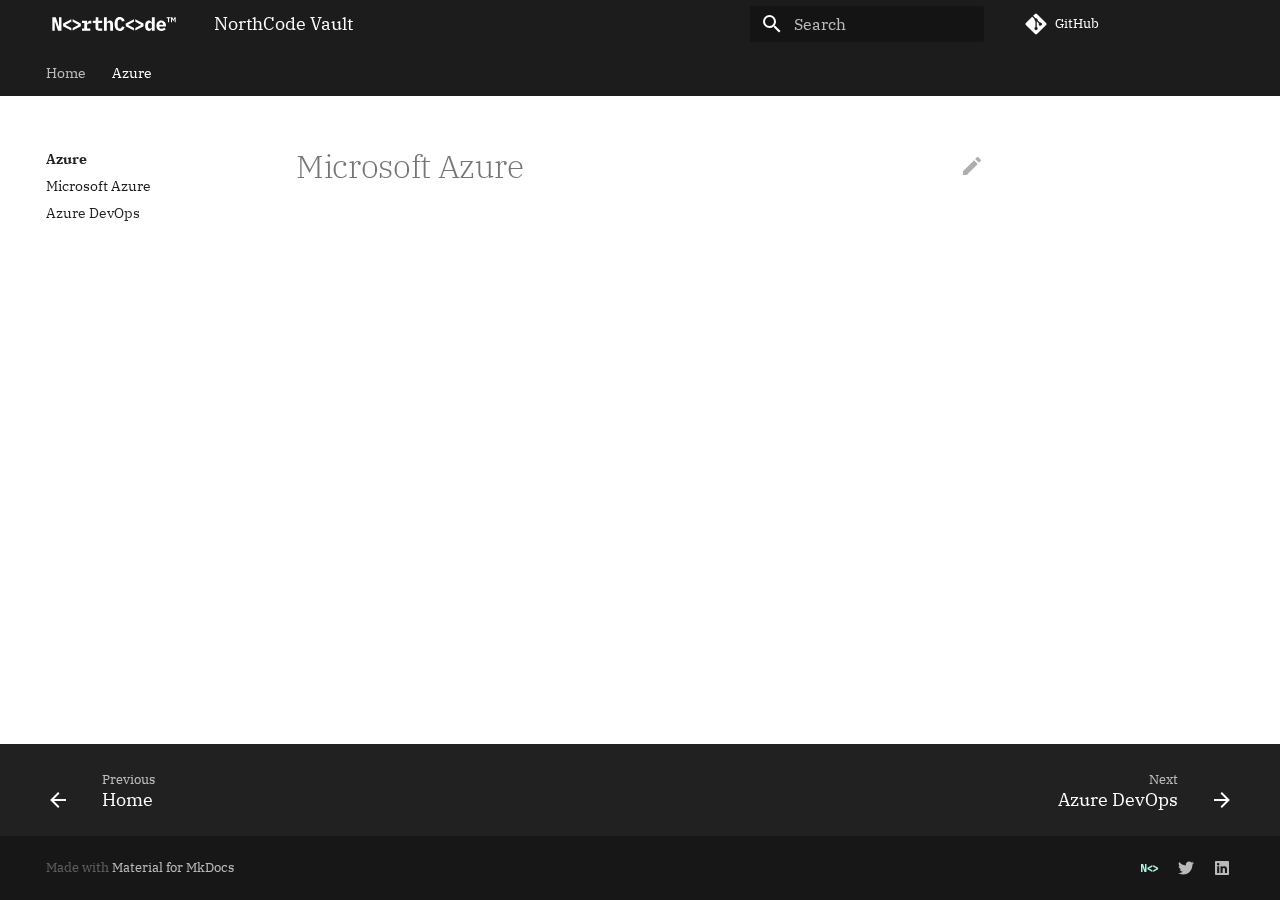
==== commit fd7b7901: "deploy: 4785587ed5d685268c9f9dd48b39ac097bd8cf7b" ====
--- a/azure/index.html
+++ b/azure/index.html
@@ -419,6 +419,32 @@
         
         
       
+      <a href="https://northcode.fi" target="_blank" rel="noopener" title="northcode.fi" class="md-footer-social__link">
+        <?xml version="1.0" encoding="utf-8"?>
+<!-- Generator: Adobe Illustrator 24.0.3, SVG Export Plug-In . SVG Version: 6.00 Build 0)  -->
+<svg version="1.1" id="Layer_1" xmlns="http://www.w3.org/2000/svg" xmlns:xlink="http://www.w3.org/1999/xlink" x="0px" y="0px"
+	 viewBox="0 0 241.88 154.04" style="enable-background:new 0 0 241.88 154.04;" xml:space="preserve">
+<style type="text/css">
+	.st0{fill:#a9f5e4;}
+</style>
+<g>
+	<g>
+		<polygon class="st0" points="53.85,64.33 52.64,64.33 52.64,115.53 38.51,115.53 38.51,38.51 58.38,38.51 75.92,89.71 
+			77.13,89.71 77.13,38.51 91.26,38.51 91.26,115.53 71.39,115.53 		"/>
+		<polygon class="st0" points="100.75,89.49 100.75,74.26 148.2,48.88 148.2,64.11 115.42,81.44 115.42,82.32 148.2,99.64 
+			148.2,114.87 		"/>
+	</g>
+	<polygon class="st0" points="155.92,64.11 188.69,81.44 188.69,82.32 155.92,99.64 155.92,114.87 203.37,89.49 203.37,74.26 
+		155.92,48.88 	"/>
+</g>
+</svg>
+      </a>
+    
+      
+      
+        
+        
+      
       <a href="https://twitter.com/NorthCodeLtd" target="_blank" rel="noopener" title="twitter.com" class="md-footer-social__link">
         <svg xmlns="http://www.w3.org/2000/svg" viewBox="0 0 512 512"><path d="M459.37 151.716c.325 4.548.325 9.097.325 13.645 0 138.72-105.583 298.558-298.558 298.558-59.452 0-114.68-17.219-161.137-47.106 8.447.974 16.568 1.299 25.34 1.299 49.055 0 94.213-16.568 130.274-44.832-46.132-.975-84.792-31.188-98.112-72.772 6.498.974 12.995 1.624 19.818 1.624 9.421 0 18.843-1.3 27.614-3.573-48.081-9.747-84.143-51.98-84.143-102.985v-1.299c13.969 7.797 30.214 12.67 47.431 13.319-28.264-18.843-46.781-51.005-46.781-87.391 0-19.492 5.197-37.36 14.294-52.954 51.655 63.675 129.3 105.258 216.365 109.807-1.624-7.797-2.599-15.918-2.599-24.04 0-57.828 46.782-104.934 104.934-104.934 30.213 0 57.502 12.67 76.67 33.137 23.715-4.548 46.456-13.32 66.599-25.34-7.798 24.366-24.366 44.833-46.132 57.827 21.117-2.273 41.584-8.122 60.426-16.243-14.292 20.791-32.161 39.308-52.628 54.253z"/></svg>
       </a>
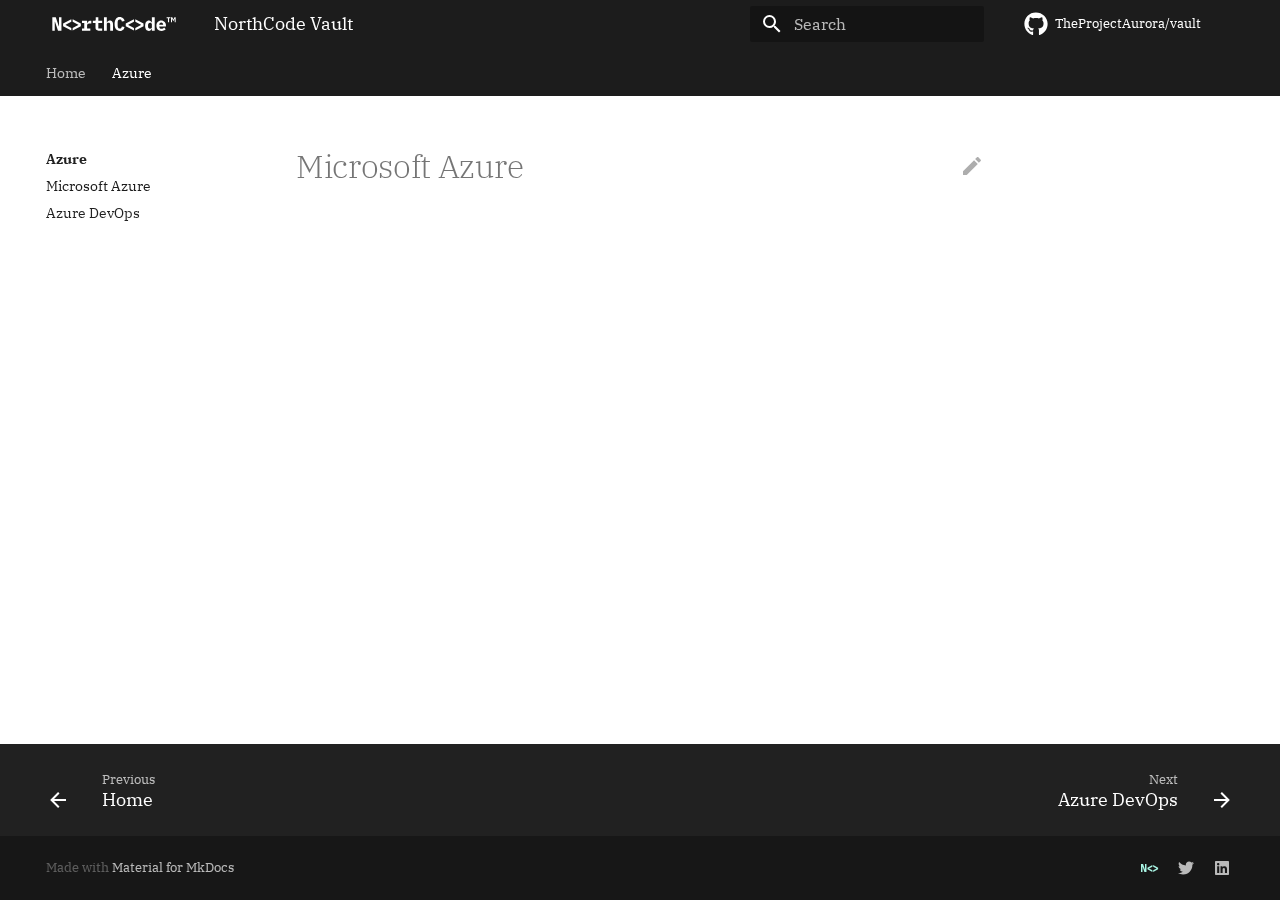
==== commit 54b017e9: "deploy: fa769d776066906e0004d1357552fc56722dfa42" ====
--- a/azure/index.html
+++ b/azure/index.html
@@ -138,13 +138,13 @@
     
       <div class="md-header__source">
         
-<a href="https://github.com/TheProjectAurora/knowledgebase/" title="Go to repository" class="md-source" data-md-component="source">
+<a href="https://github.com/TheProjectAurora/vault/" title="Go to repository" class="md-source" data-md-component="source">
   <div class="md-source__icon md-icon">
     
-    <svg xmlns="http://www.w3.org/2000/svg" viewBox="0 0 448 512"><path d="M439.55 236.05 244 40.45a28.87 28.87 0 0 0-40.81 0l-40.66 40.63 51.52 51.52c27.06-9.14 52.68 16.77 43.39 43.68l49.66 49.66c34.23-11.8 61.18 31 35.47 56.69-26.49 26.49-70.21-2.87-56-37.34L240.22 199v121.85c25.3 12.54 22.26 41.85 9.08 55a34.34 34.34 0 0 1-48.55 0c-17.57-17.6-11.07-46.91 11.25-56v-123c-20.8-8.51-24.6-30.74-18.64-45L142.57 101 8.45 235.14a28.86 28.86 0 0 0 0 40.81l195.61 195.6a28.86 28.86 0 0 0 40.8 0l194.69-194.69a28.86 28.86 0 0 0 0-40.81z"/></svg>
+    <svg xmlns="http://www.w3.org/2000/svg" viewBox="0 0 496 512"><path d="M165.9 397.4c0 2-2.3 3.6-5.2 3.6-3.3.3-5.6-1.3-5.6-3.6 0-2 2.3-3.6 5.2-3.6 3-.3 5.6 1.3 5.6 3.6zm-31.1-4.5c-.7 2 1.3 4.3 4.3 4.9 2.6 1 5.6 0 6.2-2s-1.3-4.3-4.3-5.2c-2.6-.7-5.5.3-6.2 2.3zm44.2-1.7c-2.9.7-4.9 2.6-4.6 4.9.3 2 2.9 3.3 5.9 2.6 2.9-.7 4.9-2.6 4.6-4.6-.3-1.9-3-3.2-5.9-2.9zM244.8 8C106.1 8 0 113.3 0 252c0 110.9 69.8 205.8 169.5 239.2 12.8 2.3 17.3-5.6 17.3-12.1 0-6.2-.3-40.4-.3-61.4 0 0-70 15-84.7-29.8 0 0-11.4-29.1-27.8-36.6 0 0-22.9-15.7 1.6-15.4 0 0 24.9 2 38.6 25.8 21.9 38.6 58.6 27.5 72.9 20.9 2.3-16 8.8-27.1 16-33.7-55.9-6.2-112.3-14.3-112.3-110.5 0-27.5 7.6-41.3 23.6-58.9-2.6-6.5-11.1-33.3 2.6-67.9 20.9-6.5 69 27 69 27 20-5.6 41.5-8.5 62.8-8.5s42.8 2.9 62.8 8.5c0 0 48.1-33.6 69-27 13.7 34.7 5.2 61.4 2.6 67.9 16 17.7 25.8 31.5 25.8 58.9 0 96.5-58.9 104.2-114.8 110.5 9.2 7.9 17 22.9 17 46.4 0 33.7-.3 75.4-.3 83.6 0 6.5 4.6 14.4 17.3 12.1C428.2 457.8 496 362.9 496 252 496 113.3 383.5 8 244.8 8zM97.2 352.9c-1.3 1-1 3.3.7 5.2 1.6 1.6 3.9 2.3 5.2 1 1.3-1 1-3.3-.7-5.2-1.6-1.6-3.9-2.3-5.2-1zm-10.8-8.1c-.7 1.3.3 2.9 2.3 3.9 1.6 1 3.6.7 4.3-.7.7-1.3-.3-2.9-2.3-3.9-2-.6-3.6-.3-4.3.7zm32.4 35.6c-1.6 1.3-1 4.3 1.3 6.2 2.3 2.3 5.2 2.6 6.5 1 1.3-1.3.7-4.3-1.3-6.2-2.2-2.3-5.2-2.6-6.5-1zm-11.4-14.7c-1.6 1-1.6 3.6 0 5.9 1.6 2.3 4.3 3.3 5.6 2.3 1.6-1.3 1.6-3.9 0-6.2-1.4-2.3-4-3.3-5.6-2z"/></svg>
   </div>
   <div class="md-source__repository">
-    GitHub
+    TheProjectAurora/vault
   </div>
 </a>
       </div>
@@ -221,13 +221,13 @@
   
     <div class="md-nav__source">
       
-<a href="https://github.com/TheProjectAurora/knowledgebase/" title="Go to repository" class="md-source" data-md-component="source">
+<a href="https://github.com/TheProjectAurora/vault/" title="Go to repository" class="md-source" data-md-component="source">
   <div class="md-source__icon md-icon">
     
-    <svg xmlns="http://www.w3.org/2000/svg" viewBox="0 0 448 512"><path d="M439.55 236.05 244 40.45a28.87 28.87 0 0 0-40.81 0l-40.66 40.63 51.52 51.52c27.06-9.14 52.68 16.77 43.39 43.68l49.66 49.66c34.23-11.8 61.18 31 35.47 56.69-26.49 26.49-70.21-2.87-56-37.34L240.22 199v121.85c25.3 12.54 22.26 41.85 9.08 55a34.34 34.34 0 0 1-48.55 0c-17.57-17.6-11.07-46.91 11.25-56v-123c-20.8-8.51-24.6-30.74-18.64-45L142.57 101 8.45 235.14a28.86 28.86 0 0 0 0 40.81l195.61 195.6a28.86 28.86 0 0 0 40.8 0l194.69-194.69a28.86 28.86 0 0 0 0-40.81z"/></svg>
+    <svg xmlns="http://www.w3.org/2000/svg" viewBox="0 0 496 512"><path d="M165.9 397.4c0 2-2.3 3.6-5.2 3.6-3.3.3-5.6-1.3-5.6-3.6 0-2 2.3-3.6 5.2-3.6 3-.3 5.6 1.3 5.6 3.6zm-31.1-4.5c-.7 2 1.3 4.3 4.3 4.9 2.6 1 5.6 0 6.2-2s-1.3-4.3-4.3-5.2c-2.6-.7-5.5.3-6.2 2.3zm44.2-1.7c-2.9.7-4.9 2.6-4.6 4.9.3 2 2.9 3.3 5.9 2.6 2.9-.7 4.9-2.6 4.6-4.6-.3-1.9-3-3.2-5.9-2.9zM244.8 8C106.1 8 0 113.3 0 252c0 110.9 69.8 205.8 169.5 239.2 12.8 2.3 17.3-5.6 17.3-12.1 0-6.2-.3-40.4-.3-61.4 0 0-70 15-84.7-29.8 0 0-11.4-29.1-27.8-36.6 0 0-22.9-15.7 1.6-15.4 0 0 24.9 2 38.6 25.8 21.9 38.6 58.6 27.5 72.9 20.9 2.3-16 8.8-27.1 16-33.7-55.9-6.2-112.3-14.3-112.3-110.5 0-27.5 7.6-41.3 23.6-58.9-2.6-6.5-11.1-33.3 2.6-67.9 20.9-6.5 69 27 69 27 20-5.6 41.5-8.5 62.8-8.5s42.8 2.9 62.8 8.5c0 0 48.1-33.6 69-27 13.7 34.7 5.2 61.4 2.6 67.9 16 17.7 25.8 31.5 25.8 58.9 0 96.5-58.9 104.2-114.8 110.5 9.2 7.9 17 22.9 17 46.4 0 33.7-.3 75.4-.3 83.6 0 6.5 4.6 14.4 17.3 12.1C428.2 457.8 496 362.9 496 252 496 113.3 383.5 8 244.8 8zM97.2 352.9c-1.3 1-1 3.3.7 5.2 1.6 1.6 3.9 2.3 5.2 1 1.3-1 1-3.3-.7-5.2-1.6-1.6-3.9-2.3-5.2-1zm-10.8-8.1c-.7 1.3.3 2.9 2.3 3.9 1.6 1 3.6.7 4.3-.7.7-1.3-.3-2.9-2.3-3.9-2-.6-3.6-.3-4.3.7zm32.4 35.6c-1.6 1.3-1 4.3 1.3 6.2 2.3 2.3 5.2 2.6 6.5 1 1.3-1.3.7-4.3-1.3-6.2-2.2-2.3-5.2-2.6-6.5-1zm-11.4-14.7c-1.6 1-1.6 3.6 0 5.9 1.6 2.3 4.3 3.3 5.6 2.3 1.6-1.3 1.6-3.9 0-6.2-1.4-2.3-4-3.3-5.6-2z"/></svg>
   </div>
   <div class="md-source__repository">
-    GitHub
+    TheProjectAurora/vault
   </div>
 </a>
     </div>
@@ -344,7 +344,7 @@
             <article class="md-content__inner md-typeset">
               
                 
-                  <a href="https://github.com/TheProjectAurora/knowledgebase/edit/master/docs/azure/index.md" title="Edit this page" class="md-content__button md-icon">
+                  <a href="https://github.com/TheProjectAurora/vault/edit/main/docs/azure/index.md" title="Edit this page" class="md-content__button md-icon">
                     <svg xmlns="http://www.w3.org/2000/svg" viewBox="0 0 24 24"><path d="M20.71 7.04c.39-.39.39-1.04 0-1.41l-2.34-2.34c-.37-.39-1.02-.39-1.41 0l-1.84 1.83 3.75 3.75M3 17.25V21h3.75L17.81 9.93l-3.75-3.75L3 17.25z"/></svg>
                   </a>
                 
